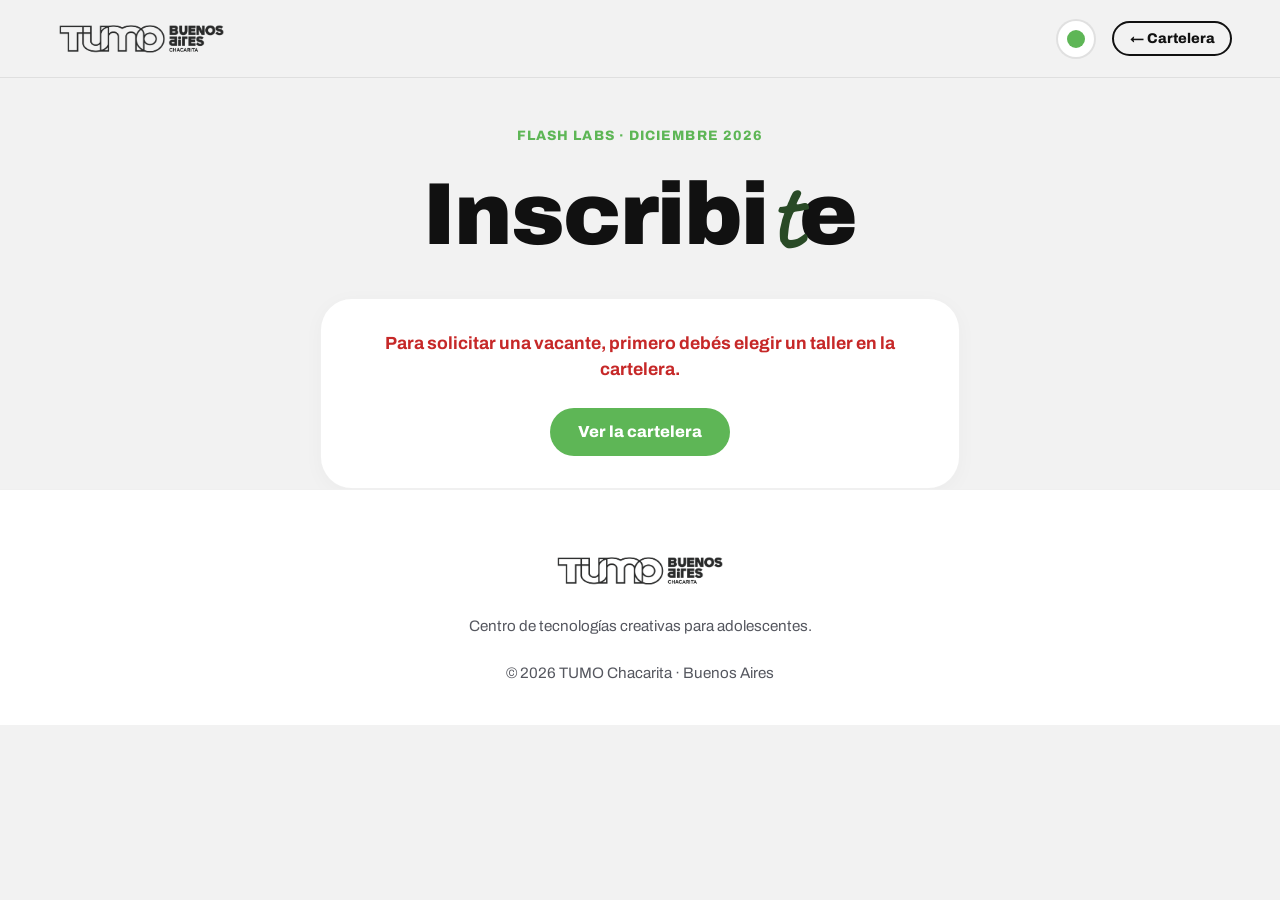
==== inscripcion.html @ 7352a7da "Cambios realizados según feedback cande" ====
<!DOCTYPE html>
<html lang="es">
<head>
    <meta charset="UTF-8">
    <meta name="viewport" content="width=device-width, initial-scale=1.0">
    <title>Inscribite · Flash Labs TUMO Chacarita</title>
    <meta name="description" content="Formulario de inscripción para los Flash Labs de diciembre en TUMO Chacarita.">
    <link rel="preconnect" href="https://fonts.googleapis.com">
    <link rel="preconnect" href="https://fonts.gstatic.com" crossorigin>
    <link href="https://fonts.googleapis.com/css2?family=Archivo:wght@400;500;700;800;900&family=Caveat:wght@700&display=swap" rel="stylesheet">
    <link rel="stylesheet" href="style.css">
    <script src="theme.js"></script>
</head>
<body class="page-form">

    <!-- NAVEGACIÓN -->
    <header class="nav">
        <a href="index.html" class="nav__logo" aria-label="TUMO Chacarita — volver al inicio">
            <img class="logo-img logo-img--dark" src="assets/TUMO_BuenosAires_Chacarita_Logo_Dark.png" alt="TUMO Chacarita">
            <img class="logo-img logo-img--light" src="assets/Chacarita_Logo_Light.png" alt="TUMO Chacarita">
        </a>
        <div class="nav__actions">
            <button type="button" class="theme-toggle" data-theme-toggle aria-pressed="false" aria-label="Cambiar a fondo verde Chacarita">
                <span class="theme-toggle__dot"></span>
            </button>
            <a href="index.html#actividades" class="btn btn--ghost btn--sm">← Cartelera</a>
        </div>
    </header>

    <main>
        <!-- ENCABEZADO DE PÁGINA -->
        <section class="form-hero">
            <p class="kicker">Flash Labs · Diciembre 2026</p>
            <h1>Inscribi<span class="hand hand--dark">t</span>e</h1>
        </section>

        <!-- VISTAS DE ESTADO: CARGANDO Y MENSAJES -->
        <section class="signup__block" data-view="loading" style="max-width: 640px; margin: 0 auto; text-align: center;">
            <p data-loading-text>Cargando información del taller…</p>
        </section>

        <section class="signup__block" data-view="message" hidden style="max-width: 640px; margin: 0 auto; text-align: center;">
            <p class="signup__msg" data-message style="font-size: 1.1rem; margin-bottom: 1.5rem;"></p>
            <div data-message-actions style="display: flex; justify-content: center; gap: 1rem;">
                <a href="index.html#actividades" class="btn btn--green">Ver la cartelera</a>
            </div>
        </section>

        <!-- FORMULARIO NATIVO DE INSCRIPCIÓN -->
        <form class="signup" data-view="form" data-signup novalidate hidden>

            <!-- BLOQUE 1: RESUMEN DEL TALLER ELEGIDO -->
            <section class="signup__block chosen" data-chosen>
                <div class="chosen__head">
                    <p class="chosen__label">Estás solicitando vacante en</p>
                    <a href="index.html#actividades" class="chosen__change">Cambiar taller</a>
                </div>
                <h2 data-chosen-name></h2>
                <div class="chosen__pills">
                    <span class="tag" data-chosen-disciplina></span>
                    <span class="tag" data-chosen-duracion></span>
                    <span class="tag" data-chosen-cupos></span>
                </div>

                <!-- ALERTA SI EL TALLER ESTÁ LLENO (NO DISPONIBLE) -->
                <div class="alert-full" data-chosen-full hidden>
                    ⚠️ Este taller ya alcanzó el cupo máximo de participantes y <strong>no está disponible</strong>. No es posible enviar nuevas solicitudes.
                </div>

                <div class="field" style="margin-top: 1rem;">
                    <span>Horario seleccionado</span>
                    <div class="field" style="font-weight: 700; color: var(--green-dark); background: #f0f8ef; padding: 0.8rem 1.2rem; border-radius: 12px;" data-chosen-horario></div>
                </div>

                <div style="margin-top: 1rem; font-size: 0.95rem;">
                    <span class="info__label">Requisitos</span>
                    <div data-chosen-requisito style="font-weight: 600;"></div>
                </div>
            </section>

            <!-- BLOQUE 2: DATOS DEL ESTUDIANTE -->
            <fieldset class="signup__block">
                <legend><span class="signup__num">1</span> Datos del estudiante</legend>
                <div class="fields">
                    <label class="field" data-field="nombre">
                        <span>Nombre y apellido del estudiante *</span>
                        <input name="nombre" required autocomplete="name" placeholder="Ej.: Martina Gómez">
                        <span class="field__hint" data-hint="nombre"></span>
                    </label>

                    <label class="field" data-field="dni">
                        <span>DNI del estudiante *</span>
                        <input name="dni" required inputmode="numeric" maxlength="12" autocomplete="off" placeholder="Sin puntos ni espacios (Ej.: 45123456)">
                        <span class="field__hint" data-hint="dni">Ingresá el documento de quien va a participar.</span>
                    </label>

                    <label class="field" data-field="correo">
                        <span>Correo electrónico (de TUMO) *</span>
                        <input name="correo" type="email" required autocomplete="email" placeholder="estudiante@tumo.world">
                        <span class="field__hint" data-hint="correo">Ingresá tu correo institucional @tumo.world o el mail registrado en TUMO.</span>
                    </label>
                </div>
            </fieldset>

            <!-- BLOQUE 3: CASILLERO DE RECONFIRMACIÓN DE HORARIO -->
            <fieldset class="signup__block">
                <legend><span class="signup__num">2</span> Reconfirmación</legend>
                <label class="check" data-field="confirmo">
                    <input type="checkbox" name="confirmo" required>
                    <span data-confirm-text>Confirmo que quiero solicitar una vacante en este taller y que puedo asistir en el horario seleccionado.</span>
                </label>
                <span class="field__hint" data-hint="confirmo" style="color: #c62828; display: block; margin-top: 0.5rem;"></span>
            </fieldset>

            <!-- BOTÓN DE ENVÍO -->
            <div class="signup__submit">
                <button type="submit" class="btn btn--green btn--lg" data-submit>Enviar solicitud</button>
                <p class="signup__msg" data-form-msg aria-live="polite"></p>
            </div>
        </form>

        <!-- VISTA DE ÉXITO (CONFIRMACIÓN DE ENVÍO) -->
        <section class="signup-done" data-view="done" hidden>
            <span class="signup-done__icon">✓</span>
            <h2>¡Recibimos tu solicitud!</h2>
            <p>
                Tu solicitud de vacante para <strong data-done-taller></strong> fue enviada exitosamente al equipo de TUMO Chacarita.
            </p>
            <div class="signup__block" style="text-align: left; margin: 1.5rem auto; max-width: 440px; background: #f8faf8;">
                <p style="margin-bottom: 0.5rem;"><strong>Estudiante:</strong> <span data-done-nombre></span></p>
                <p style="margin-bottom: 0.5rem;"><strong>DNI:</strong> <span data-done-dni></span></p>
                <p style="margin-bottom: 0.5rem;"><strong>Correo:</strong> <span data-done-correo></span></p>
                <p style="margin-bottom: 0;"><strong>Horario confirmado:</strong> <span data-done-horario></span></p>
            </div>
            <p style="font-size: 0.95rem; color: var(--muted); margin-bottom: 2rem;">
                Te enviaremos la confirmación definitiva por correo electrónico a tu casilla de TUMO antes del inicio del taller.
            </p>
            <a href="index.html#actividades" class="btn btn--green btn--lg">Volver a la cartelera</a>
        </section>

    </main>

    <!-- POP CARD NATIVO (<dialog>) PARA CONFIRMAR HORARIO O VOLVER A LA CARTELERA -->
    <dialog class="confirm" data-confirm aria-labelledby="confirm-title">
        <p class="kicker">Confirmá tu elección</p>
        <h2 id="confirm-title" style="margin-bottom: 1rem;">¿Querés solicitar vacante en <span data-confirm-name style="color: var(--green-dark);"></span>?</h2>
        
        <div class="alert-full" data-confirm-full hidden>
            ⚠️ <strong>Taller no disponible:</strong> Este taller ya ha alcanzado el límite de participantes máximos.
        </div>

        <div style="margin: 1.2rem 0; text-align: left;">
            <p class="info__label" id="confirm-times-label">Elegí o confirmá tu horario:</p>
            <div class="confirm__times" data-confirm-times role="radiogroup" aria-labelledby="confirm-times-label">
                <!-- Se inyectan las opciones de horario dinámicamente -->
            </div>
        </div>

        <p style="font-size: 0.9rem; color: var(--muted); margin-bottom: 1.5rem;">
            Recordá que cada estudiante puede inscribirse en hasta <strong>dos Flash Labs distintos</strong>.
        </p>

        <div class="confirm__actions">
            <button type="button" class="btn btn--green" data-confirm-yes disabled>Sí, continuar</button>
            <a href="index.html#actividades" class="btn btn--ghost">Volver a la cartelera</a>
        </div>
    </dialog>

    <!-- FOOTER -->
    <footer class="footer">
        <div class="footer__logo">
            <img class="logo-img logo-img--dark" src="assets/TUMO_BuenosAires_Chacarita_Logo_Dark.png" alt="TUMO Chacarita">
            <img class="logo-img logo-img--light" src="assets/Chacarita_Logo_Light.png" alt="TUMO Chacarita">
        </div>
        <p>Centro de tecnologías creativas para adolescentes.</p>
        <p class="footer__small">© 2026 TUMO Chacarita · Buenos Aires</p>
    </footer>

    <!-- SCRIPTS -->
    <script src="config.js"></script>
    <script src="data_de_labs.js"></script>
    <script src="form.js"></script>

</body>
</html>
---- style.css ----
/* ==========================================================
   TUMO Chacarita — Learning Labs Diciembre 2026
   Manual de Identidad y Paleta Oficial TUMO Chacarita
   ========================================================== */

:root {
    /* Paleta Oficial TUMO Chacarita */
    --green-primary:   #5EB656; /* Verde Chacarita */
    --green-secondary: #8EEB85; /* Verde claro */
    --green-dark:      #294A26; /* Verde oscuro */
    --bg-chacarita:    #F2F2F2; /* Fondo general */

    /* Variables de compatibilidad */
    --primary:         var(--green-primary);
    --secondary:       var(--green-secondary);
    --dark:            var(--green-dark);
    --light:           var(--bg-chacarita);
    --white:           #ffffff;
    --ink:             #111111;
    --muted:           #55575f;

    /* Colores oficiales de disciplinas para las tarjetas */
    --col-dibujo:       #9D316D;
    --col-fotografia:   #0BABBA;
    --col-cine:         #E84E1D;
    --col-musica:       #71236B;
    --col-videojuegos:  #96C121;
    --col-modelado3d:   #787625;
    --col-genai:        #BAA3F0;
    --col-programacion: #ACA678;

    /* Tipografía según especificaciones */
    --font: "Maax", "Fredra", "Archivo", system-ui, -apple-system, sans-serif;
    --font-hand: "Caveat", cursive;

    /* Dimensiones y bordes */
    --radius: 999px;
    --radius-card: 32px;
    --gutter: clamp(16px, 4vw, 48px);
    --max: 1240px;
}

* { box-sizing: border-box; margin: 0; padding: 0; }

[hidden] {
    display: none !important;
}

html { scroll-behavior: smooth; }
main [id] { scroll-margin-top: 85px; }

body {
    font-family: var(--font);
    color: var(--ink);
    background: var(--bg-chacarita);
    line-height: 1.5;
    -webkit-font-smoothing: antialiased;
    overflow-x: hidden;
    transition: background-color 0.3s ease, color 0.3s ease;
}

a { color: inherit; text-decoration: none; }
img, svg, video { max-width: 100%; display: block; }

h1, h2, h3, h4 { line-height: 1.1; letter-spacing: -0.02em; }
h1 { font-size: clamp(2.8rem, 8vw, 5.5rem); font-weight: 900; }
h2 { font-size: clamp(2.2rem, 5vw, 3.5rem); font-weight: 900; }
h3 { font-size: 1.25rem; font-weight: 800; }

.sr-only {
    position: absolute; width: 1px; height: 1px;
    overflow: hidden; clip: rect(0 0 0 0); white-space: nowrap;
}

/* Tipografía manuscrita lúdica */
.hand {
    font-family: var(--font-hand);
    font-weight: 700;
    color: var(--green-primary);
    font-size: 1.15em;
    display: inline-block;
    transform: rotate(-6deg) translateY(0.04em);
}
.hand--dark { color: var(--green-dark); 
                
}
.hand--secondary { color: var(--green-secondary); }
.nowrap { white-space: nowrap; }

/* ---------- Botones ---------- */
.btn {
    display: inline-flex;
    align-items: center;
    justify-content: center;
    gap: 0.5em;
    padding: 0.85em 1.6em;
    border: 2px solid transparent;
    border-radius: var(--radius);
    font: 800 1rem var(--font);
    cursor: pointer;
    transition: transform 0.15s ease, background-color 0.15s ease, color 0.15s ease, box-shadow 0.15s ease;
    text-align: center;
}
.btn:hover:not(:disabled) { transform: translateY(-2px); box-shadow: 0 6px 16px rgba(0,0,0,0.08); }
.btn:active:not(:disabled) { transform: translateY(0); }
.btn:focus-visible { outline: 3px solid var(--green-primary); outline-offset: 3px; }
.btn:disabled, .btn.is-disabled {
    opacity: 0.6;
    cursor: not-allowed;
    pointer-events: none;
    transform: none !important;
    box-shadow: none !important;
}

.btn--green    { background: var(--green-primary); color: var(--white); }
.btn--green:hover { background: #52a44b; }
.btn--dark     { background: var(--green-dark); color: var(--white); }
.btn--dark:hover { background: #1f391c; }
.btn--light    { background: var(--green-secondary); color: var(--green-dark); }
.btn--light:hover { background: #7ddc74; }
.btn--ghost    { border-color: var(--ink); color: var(--ink); background: transparent; }
.btn--ghost:hover { background: var(--ink); color: var(--white); }
.btn--sm       { padding: 0.55em 1.1em; font-size: 0.88rem; }
.btn--lg       { padding: 1.05em 2.2em; font-size: 1.15rem; }

/* ---------- Header / Nav ---------- */
.nav {
    position: sticky;
    top: 0;
    z-index: 100;
    display: flex;
    align-items: center;
    justify-content: space-between;
    gap: 1.2rem;
    padding: 0.85rem var(--gutter);
    background: rgba(242, 242, 242, 0.94);
    backdrop-filter: blur(12px);
    -webkit-backdrop-filter: blur(12px);
    border-bottom: 1px solid rgba(0, 0, 0, 0.08);
}
.nav__logo {
    display: inline-flex;
    align-items: center;
    gap: 1rem;
    text-decoration: none;
}
.logo-img {
    height: 50px;
    width: auto;
    object-fit: contain;
}
.logo-img--light { display: none; }
.logo-img--dark { display: block; }

.nav__links {
    display: flex;
    gap: 1.8rem;
    align-items: center;
}
.nav__links a {
    font-weight: 700;
    font-size: 0.95rem;
    color: var(--ink);
    transition: color 0.15s ease;
}
.nav__links a:hover { color: var(--green-primary); }

.nav__actions {
    display: flex;
    align-items: center;
    gap: 1rem;
}

.theme-toggle {
    width: 40px;
    height: 40px;
    border-radius: 50%;
    border: 2px solid rgba(0, 0, 0, 0.12);
    background: var(--white);
    display: grid;
    place-items: center;
    cursor: pointer;
    transition: transform 0.2s ease, border-color 0.2s ease;
}
.theme-toggle:hover { transform: scale(1.08); border-color: var(--green-primary); }
.theme-toggle__dot {
    width: 18px;
    height: 18px;
    border-radius: 50%;
    background: var(--green-primary);
    transition: transform 0.3s cubic-bezier(.65, 0, .25, 1), background-color 0.3s ease;
}
[data-theme="green"] .theme-toggle__dot {
    background: var(--green-secondary);
    transform: scale(0.85);
}

/* ---------- Hero Section ---------- */
.hero {
    max-width: var(--max);
    margin: 0 auto;
    padding: clamp(2.5rem, 6vw, 4.5rem) var(--gutter) clamp(2.5rem, 6vw, 5rem);
    display: grid;
    grid-template-columns: 1.15fr 0.95fr;
    align-items: center;
    gap: 3rem;
}
.hero__text {
    display: flex;
    flex-direction: column;
    align-items: flex-start;
}
.tag {
    display: inline-block;
    padding: 0.45em 1.1em;
    border-radius: var(--radius);
    background: #e4f5e2;
    color: var(--green-dark);
    font-weight: 800;
    font-size: 0.85rem;
    margin-bottom: 1.2rem;
    border: 1px solid rgba(94, 182, 86, 0.25);
}
.hero__title {
    margin: 0.4rem 0 1.2rem;
    width: 100%;
}
.hero__logo {
    max-width: min(100%, 480px);
    height: auto;
    margin-bottom: 0.6rem;
}
.hero__name {
    display: block;
    font-size: clamp(2rem, 4.5vw, 3.2rem);
    font-weight: 900;
    color: var(--green-dark);
    letter-spacing: -0.03em;
}
.hero__lead {
    font-size: clamp(1.1rem, 2vw, 1.3rem);
    color: var(--muted);
    line-height: 1.5;
    margin-bottom: 1.8rem;
    max-width: 48ch;
}
.hero__actions {
    display: flex;
    flex-wrap: wrap;
    gap: 1rem;
}

.hero__art {
    display: grid;
    place-items: center;
}
.hero__card-preview {
    background: var(--white);
    padding: 2rem;
    border-radius: 32px;
    box-shadow: 0 16px 40px rgba(41, 74, 38, 0.08);
    border: 2px solid rgba(94, 182, 86, 0.2);
    width: 100%;
    max-width: 460px;
    text-align: center;
}
.hero__preview-art {
    width: 100%;
    height: 220px;
    border-radius: 20px;
    background: #eef8ed;
    display: grid;
    place-items: center;
    margin-bottom: 1.2rem;
    overflow: hidden;
    position: relative;
}
.hero__preview-title {
    font-size: 1.35rem;
    font-weight: 800;
    color: var(--green-dark);
    margin-bottom: 0.5rem;
}
.hero__preview-pills {
    display: flex;
    justify-content: center;
    gap: 0.6rem;
}

/* ---------- Sección "¿Qué es un Learning Lab?" ---------- */
.section {
    padding: clamp(3rem, 7vw, 5.5rem) var(--gutter);
    max-width: var(--max);
    margin: 0 auto;
}
.section--light {
    background: var(--white);
    border-radius: 36px;
    box-shadow: 0 8px 30px rgba(0, 0, 0, 0.03);
    margin: 2rem auto;
}
.kicker {
    text-transform: uppercase;
    font-size: 0.85rem;
    font-weight: 800;
    letter-spacing: 0.08em;
    color: var(--green-primary);
    margin-bottom: 0.5rem;
}
.split {
    display: grid;
    grid-template-columns: 1fr 1fr;
    gap: 3.5rem;
    align-items: center;
}
.split__body p {
    font-size: 1.15rem;
    color: var(--muted);
    line-height: 1.6;
    margin-bottom: 1.5rem;
}
.checklist {
    list-style: none;
    display: grid;
    gap: 0.75rem;
}
.checklist li {
    display: flex;
    align-items: center;
    gap: 0.75rem;
    font-size: 1.05rem;
    font-weight: 700;
    color: var(--ink);
}
.checklist li::before {
    content: "✓";
    display: inline-grid;
    place-items: center;
    width: 26px;
    height: 26px;
    border-radius: 50%;
    background: var(--green-primary);
    color: var(--white);
    font-size: 0.9rem;
    font-weight: 900;
    flex-shrink: 0;
}

/* ---------- Filtros de la Cartelera ---------- */
.cartelera-header {
    text-align: center;
    max-width: 780px;
    margin: 0 auto 2.5rem;
}
.cartelera-header h2 { margin: 0.4rem 0 0.8rem; }
.cartelera-header .section__lead {
    font-size: 1.15rem;
    color: var(--muted);
}

.filters-wrapper {
    margin-bottom: 2.5rem;
    overflow-x: auto;
    padding-bottom: 0.5rem;
    -webkit-overflow-scrolling: touch;
}
.filters {
    display: flex;
    flex-wrap: wrap;
    gap: 0.6rem;
    justify-content: center;
}
.filter-btn {
    display: inline-flex;
    align-items: center;
    gap: 0.5rem;
    padding: 0.6em 1.2em;
    border-radius: var(--radius);
    border: 2px solid transparent;
    background: var(--white);
    color: var(--ink);
    font: 700 0.9rem var(--font);
    cursor: pointer;
    box-shadow: 0 2px 8px rgba(0,0,0,0.04);
    transition: all 0.15s ease;
    white-space: nowrap;
}
.filter-btn:hover {
    transform: translateY(-2px);
    border-color: var(--green-primary);
}
.filter-btn.is-active {
    background: var(--green-primary);
    color: var(--white);
    border-color: var(--green-primary);
    box-shadow: 0 4px 14px rgba(94, 182, 86, 0.35);
}
.filter-btn__icon {
    width: 18px;
    height: 18px;
    object-fit: contain;
}

/* Leyenda de estados */
.legend {
    display: flex;
    justify-content: center;
    gap: 1.5rem;
    list-style: none;
    margin-bottom: 2.5rem;
    flex-wrap: wrap;
}
.legend li { display: flex; align-items: center; gap: 0.5rem; font-weight: 700; font-size: 0.9rem; }

.state {
    display: inline-flex;
    align-items: center;
    gap: 0.4em;
    padding: 0.35em 0.85em;
    border-radius: var(--radius);
    font: 800 0.82rem var(--font);
    text-transform: uppercase;
    letter-spacing: 0.04em;
    white-space: nowrap;
}
.state::before {
    content: "";
    width: 8px;
    height: 8px;
    border-radius: 50%;
    display: inline-block;
}
.state--disponible {
    background: #e6f7e4;
    color: var(--green-dark);
    border: 1px solid rgba(94, 182, 86, 0.35);
}
.state--disponible::before { background: var(--green-primary); }

.state--no-disponible {
    background: #eeeeee;
    color: #666666;
    border: 1px solid #cccccc;
}
.state--no-disponible::before { background: #888888; }


/* ==========================================================
   CARDS DE LA CARTELERA (Fondo de disciplina + Borde contrastante)
   Similar a la imagen de referencia TUMO
   ========================================================== */

.cards {
    display: grid;
    grid-template-columns: repeat(auto-fill, minmax(310px, 1fr));
    gap: 2rem;
    margin-bottom: 3rem;
}

/* Definición de colores de fondo y bordes por disciplina */
.card--fotografia       { --card-bg: #0BABBA; --card-border: #06727c; --card-text: #ffffff; }
.card--musica           { --card-bg: #71236B; --card-border: #481144; --card-text: #ffffff; }
.card--cine             { --card-bg: #E84E1D; --card-border: #a8310d; --card-text: #ffffff; }
.card--genai            { --card-bg: #8B6CD9; --card-border: #5a38af; --card-text: #ffffff; }
.card--modelado-3d      { --card-bg: #787625; --card-border: #4a4911; --card-text: #ffffff; }
.card--videojuegos      { --card-bg: #96C121; --card-border: #698910; --card-text: #192703; }
.card--programacion     { --card-bg: #8A8456; --card-border: #56512f; --card-text: #ffffff; }
.card--dibujo           { --card-bg: #9D316D; --card-border: #6c1c49; --card-text: #ffffff; }
.card--genai-programacion { --card-bg: #7F5ECC; --card-border: #52349e; --card-text: #ffffff; }
.card--3d-videojuegos   { --card-bg: #778D1B; --card-border: #4c5d0a; --card-text: #ffffff; }
.card--musica-cine      { --card-bg: #A32D4E; --card-border: #6e1930; --card-text: #ffffff; }

.card {
    background-color: var(--card-bg, #5EB656);
    border: 5px solid var(--card-border, #294A26);
    border-radius: var(--radius-card);
    padding: 1.3rem;
    display: flex;
    flex-direction: column;
    color: var(--card-text, #ffffff);
    box-shadow: 0 10px 28px rgba(0, 0, 0, 0.12);
    position: relative;
    overflow: hidden;
    transition: transform 0.22s ease, box-shadow 0.22s ease;
}
.card:hover {
    transform: translateY(-6px);
    box-shadow: 0 18px 40px rgba(0, 0, 0, 0.22);
}
.card.is-closed {
    opacity: 0.8;
    filter: grayscale(0.2);
}

/* Área de ilustración visual */
.card__media {
    position: relative;
    width: 100%;
    height: 180px;
    border-radius: 20px;
    background: rgba(0, 0, 0, 0.16);
    display: grid;
    place-items: center;
    overflow: hidden;
    margin-bottom: 1.1rem;
}

/* Indicador Disponible en esquina superior derecha de media (Sin colisión) */
.card__status-wrap {
    position: absolute;
    top: 12px;
    right: 12px;
    z-index: 5;
}
.card__status-pill {
    display: inline-flex;
    align-items: center;
    gap: 0.45em;
    padding: 0.4em 0.95em;
    border-radius: var(--radius);
    font: 800 0.82rem var(--font);
    background: #ffffff;
    color: #177610;
    box-shadow: 0 3px 10px rgba(0, 0, 0, 0.18);
    white-space: nowrap;
}
.card__status-pill::before {
    content: "";
    width: 8px;
    height: 8px;
    border-radius: 50%;
    background: #27c93f;
    display: inline-block;
}
.card.is-closed .card__status-pill {
    background: #e5e5e5;
    color: #555555;
}
.card.is-closed .card__status-pill::before {
    background: #888888;
}

/* Badge de disciplina ubicado debajo del área de imagen */
.card__discipline-badge {
    display: inline-flex;
    align-items: center;
    gap: 0.45rem;
    font-size: 0.82rem;
    font-weight: 800;
    text-transform: uppercase;
    letter-spacing: 0.05em;
    background: rgba(255, 255, 255, 0.22);
    color: #ffffff;
    padding: 0.3em 0.8em;
    border-radius: var(--radius);
    width: fit-content;
    margin-bottom: 0.65rem;
    backdrop-filter: blur(4px);
}
.card--videojuegos .card__discipline-badge {
    background: rgba(0, 0, 0, 0.15);
    color: #192703;
}
.card__discipline-badge img {
    width: 16px;
    height: 16px;
    object-fit: contain;
}

/* Título de la tarjeta */
.card__title {
    font-size: 1.35rem;
    font-weight: 900;
    color: inherit;
    line-height: 1.25;
    margin-bottom: 0.8rem;
    min-height: 2.5em;
    display: -webkit-box;
    -webkit-line-clamp: 2;
    -webkit-box-orient: vertical;
    overflow: hidden;
}
.card__open {
    color: inherit;
    text-align: left;
    background: none;
    border: none;
    font: inherit;
    cursor: pointer;
    padding: 0;
}

/* Horarios en píldoras blancas sólidas */
.card__times {
    display: flex;
    flex-wrap: wrap;
    gap: 0.4rem;
    margin-bottom: 0.8rem;
}
.card__time-pill {
    display: inline-flex;
    align-items: center;
    gap: 0.4em;
    background: #ffffff;
    color: #111111;
    font: 800 0.8rem var(--font);
    padding: 0.4em 0.85em;
    border-radius: var(--radius);
    box-shadow: 0 2px 6px rgba(0, 0, 0, 0.08);
}
.icon-clock {
    width: 14px;
    height: 14px;
}

/* Días de cursada en fichas de calendario (JUE 10, VIE 11...) */
.card__days {
    display: flex;
    gap: 0.4rem;
    margin-bottom: 1.2rem;
}
.card__day {
    flex: 1;
    background: rgba(255, 255, 255, 0.22);
    border-radius: 12px;
    padding: 0.35rem 0.2rem;
    text-align: center;
    display: flex;
    flex-direction: column;
    align-items: center;
    backdrop-filter: blur(4px);
}
.card--videojuegos .card__day {
    background: rgba(0, 0, 0, 0.14);
    color: #192703;
}
.card__day small {
    font-size: 0.65rem;
    font-weight: 800;
    text-transform: uppercase;
    opacity: 0.9;
}
.card__day b {
    font-size: 1.05rem;
    font-weight: 900;
}

/* Botón inferior blanco sólido estilo píldora TUMO */
.card__btn {
    margin-top: auto;
    width: 100%;
    background: #ffffff !important;
    color: #111111 !important;
    border-radius: var(--radius);
    font: 900 1rem var(--font);
    padding: 0.95em 1.2em;
    box-shadow: 0 4px 14px rgba(0, 0, 0, 0.15);
    text-align: center;
    transition: transform 0.15s ease, background-color 0.15s ease;
}
.card__btn:hover {
    transform: translateY(-2px);
    background: #f7f7f7 !important;
}
.card.is-closed .card__btn {
    background: rgba(255, 255, 255, 0.5) !important;
    color: #555555 !important;
    cursor: not-allowed;
}


/* ==========================================================
   33 ANIMACIONES FLAT-DESIGN ÚNICAS (CSS KEYFRAMES)
   ========================================================== */

.anim-lab {
    width: 100%;
    height: 100%;
    display: grid;
    place-items: center;
    position: relative;
}

/* 1. Celular Cámara Pro */
.phone-cam {
    width: 85px;
    height: 125px;
    background: #ffffff;
    border-radius: 16px;
    border: 4px solid #111;
    position: relative;
    box-shadow: 0 8px 20px rgba(0,0,0,0.15);
}
.phone-lens {
    position: absolute;
    top: 10px;
    left: 10px;
    display: flex;
    flex-direction: column;
    gap: 4px;
}
.phone-lens i {
    width: 14px;
    height: 14px;
    border-radius: 50%;
    background: #0BABBA;
    border: 2px solid #111;
}
.cam-flash-beam {
    position: absolute;
    top: 12px;
    right: 12px;
    width: 12px;
    height: 12px;
    background: #fffb00;
    border-radius: 50%;
    animation: flashBlink 2.2s infinite;
}
@keyframes flashBlink {
    0%, 90%, 100% { opacity: 0.2; transform: scale(1); }
    92% { opacity: 1; transform: scale(2.2); }
}

/* 2. Macrofotografía */
.macro-stage { position: relative; width: 140px; height: 100px; }
.macro-leaf {
    width: 90px;
    height: 45px;
    background: #75c868;
    border-radius: 45px 0;
    position: absolute;
    bottom: 15px;
    left: 20px;
    box-shadow: 0 4px 10px rgba(0,0,0,0.1);
}
.macro-glass {
    position: absolute;
    top: 10px;
    left: 45px;
    animation: macroScan 3s infinite ease-in-out alternate;
}
.glass-lens {
    width: 48px;
    height: 48px;
    border-radius: 50%;
    border: 5px solid #ffffff;
    background: rgba(255, 255, 255, 0.4);
    box-shadow: 0 6px 14px rgba(0,0,0,0.2);
}
.glass-handle {
    width: 8px;
    height: 25px;
    background: #ffffff;
    transform: rotate(-45deg);
    margin-left: 40px;
    margin-top: -6px;
    border-radius: 4px;
}
@keyframes macroScan {
    0% { transform: translate(-15px, -5px) scale(0.95); }
    100% { transform: translate(15px, 10px) scale(1.1); }
}

/* 3. Lightpainting */
.anim-lab--3 .light-wave { position: relative; width: 130px; height: 90px; }
.light-ribbon {
    width: 100px;
    height: 60px;
    border-radius: 50%;
    border: 6px solid #ffeb3b;
    border-color: #ffeb3b transparent #ff007f transparent;
    animation: spinRibbon 2.5s infinite linear;
    filter: drop-shadow(0 0 10px #ffeb3b);
}
.anim-lab--3 .spark { position: absolute; color: #ffffff; font-size: 1.4rem; animation: sparkFloat 2s infinite ease-in-out; }
.spark-1 { top: 10px; right: 10px; }
.spark-2 { bottom: 10px; left: 10px; animation-delay: 1s; }
@keyframes spinRibbon { 0% { transform: rotate(0deg) scale(0.9); } 100% { transform: rotate(360deg) scale(1.05); } }
@keyframes sparkFloat { 0%, 100% { opacity: 0.3; transform: scale(0.8); } 50% { opacity: 1; transform: scale(1.3); } }

/* 4. Síntesis y diseño sonoro */
.synth-box {
    width: 140px;
    height: 85px;
    background: #222222;
    border-radius: 14px;
    padding: 10px;
    border: 3px solid rgba(255,255,255,0.4);
    display: flex;
    flex-direction: column;
    justify-content: space-between;
}
.synth-scope {
    width: 100%;
    height: 40px;
    background: #0d1e11;
    border-radius: 8px;
    overflow: hidden;
}
.synth-wave {
    fill: none;
    stroke: #00ff66;
    stroke-width: 3;
    animation: wavePulse 1.5s infinite ease-in-out alternate;
}
.synth-knobs { display: flex; justify-content: space-around; }
.synth-knobs i { width: 12px; height: 12px; border-radius: 50%; background: #ffffff; display: inline-block; animation: knobTurn 2s infinite alternate; }
@keyframes wavePulse { 0% { stroke-dashoffset: 0; transform: scaleY(0.6); } 100% { stroke-dashoffset: 40; transform: scaleY(1.3); } }
@keyframes knobTurn { 0% { transform: rotate(-40deg); } 100% { transform: rotate(120deg); } }

/* 5. Samples (MPC Pads) */
.mpc-pads {
    display: grid;
    grid-template-columns: repeat(4, 24px);
    gap: 6px;
    background: #1e1e1e;
    padding: 10px;
    border-radius: 12px;
}
.mpc-pads i {
    width: 24px;
    height: 24px;
    background: #444;
    border-radius: 4px;
    display: inline-block;
}
.mpc-pads i:nth-child(2)  { animation: padBlink 1.2s infinite 0.2s; }
.mpc-pads i:nth-child(5)  { animation: padBlink 1.2s infinite 0.4s; }
.mpc-pads i:nth-child(8)  { animation: padBlink 1.2s infinite 0.6s; }
.mpc-pads i:nth-child(11) { animation: padBlink 1.2s infinite 0.8s; }
@keyframes padBlink { 0%, 100% { background: #444; } 50% { background: #ff4081; box-shadow: 0 0 10px #ff4081; } }

/* 6. Del Meme al Hit (Vinilo) */
.vinyl-record {
    width: 90px;
    height: 90px;
    border-radius: 50%;
    background: repeating-radial-gradient(#111, #111 6px, #2a2a2a 7px, #2a2a2a 9px);
    display: grid;
    place-items: center;
    box-shadow: 0 6px 16px rgba(0,0,0,0.3);
    animation: spinVinyl 3s infinite linear;
}
.vinyl-sticker { font-size: 1.6rem; }
@keyframes spinVinyl { 0% { transform: rotate(0deg); } 100% { transform: rotate(360deg); } }

/* 7. Edición de trailers */
.film-timeline { position: relative; width: 140px; height: 70px; display: grid; place-items: center; }
.film-strip {
    display: flex;
    gap: 4px;
    background: #111;
    padding: 6px;
    border-radius: 6px;
}
.film-strip i { width: 22px; height: 32px; background: #e84e1d; border-radius: 3px; display: inline-block; }
.scissor-tool { position: absolute; font-size: 1.8rem; top: -12px; right: 20px; animation: scissorSnip 1.8s infinite ease-in-out; }
@keyframes scissorSnip { 0%, 100% { transform: rotate(0deg); } 50% { transform: rotate(-30deg) translate(-10px, 10px); } }

/* 8. Desarrollo de proyectos */
.cine-clapper { position: relative; font-size: 3.5rem; animation: clapperWiggle 2.5s infinite ease-in-out; }
@keyframes clapperWiggle { 0%, 100% { transform: scale(1); } 50% { transform: scale(1.1) rotate(5deg); } }

/* 9. Creación de mundos GenAI */
.floating-realm { position: relative; width: 120px; height: 90px; display: grid; place-items: center; }
.world-orb {
    width: 60px;
    height: 60px;
    border-radius: 50%;
    background: linear-gradient(135deg, #00f2fe, #4facfe);
    box-shadow: 0 0 25px rgba(0, 242, 254, 0.7);
    animation: orbFloat 3s infinite ease-in-out alternate;
}
.portal-ring {
    position: absolute;
    width: 85px;
    height: 25px;
    border-radius: 50%;
    border: 3px solid rgba(255,255,255,0.7);
    transform: rotate(-20deg);
}
@keyframes orbFloat { 0% { transform: translateY(-5px); } 100% { transform: translateY(10px); } }

/* 10. Laboratorio de inventos */
.invent-bulb { position: relative; font-size: 3.5rem; text-align: center; }
.gear-cog { position: absolute; font-size: 1.5rem; animation: spinGear 3s infinite linear; }
.gear-1 { top: -5px; right: -15px; }
.gear-2 { bottom: 5px; left: -15px; animation-direction: reverse; }
@keyframes spinGear { 0% { transform: rotate(0deg); } 100% { transform: rotate(360deg); } }

/* 11. Hackeá al chatbot */
.bot-hack { font-size: 3rem; position: relative; display: grid; place-items: center; }
.hack-lock { position: absolute; font-size: 1.5rem; top: -5px; right: -10px; animation: bounceLock 1.8s infinite; }
@keyframes bounceLock { 0%, 100% { transform: translateY(0); } 50% { transform: translateY(-8px); } }

/* 12. Duelo musical */
.music-duel { display: flex; align-items: center; gap: 12px; font-size: 2.2rem; }
.duel-vs { font: 900 1.1rem var(--font); background: #ffffff; color: #111; padding: 0.2em 0.5em; border-radius: 8px; }

/* 13. Hackathon Prompt Oculto */
.prompt-terminal {
    background: #1a1a2e;
    color: #00ffcc;
    padding: 10px 14px;
    border-radius: 12px;
    font-family: monospace;
    font-size: 0.85rem;
    box-shadow: 0 6px 18px rgba(0,0,0,0.25);
    display: flex;
    align-items: center;
    gap: 8px;
}
.caret { display: inline-block; width: 6px; height: 14px; background: #00ffcc; animation: blinkCaret 1s infinite; }
@keyframes blinkCaret { 0%, 100% { opacity: 0; } 50% { opacity: 1; } }

/* 14. IA Narradora RPG (D20) */
.rpg-dice { position: relative; display: grid; place-items: center; font-size: 2.2rem; }
.d20 {
    width: 55px;
    height: 55px;
    background: #ffffff;
    color: #71236B;
    border-radius: 12px;
    font-weight: 900;
    font-size: 1.4rem;
    display: grid;
    place-items: center;
    box-shadow: 0 8px 20px rgba(0,0,0,0.2);
    animation: rotateD20 3s infinite ease-in-out;
}
@keyframes rotateD20 { 0% { transform: rotate(0deg); } 50% { transform: rotate(180deg) scale(1.1); } 100% { transform: rotate(360deg); } }

/* 15. Texturizado 3D */
.poly-cube {
    width: 60px;
    height: 60px;
    border: 3px solid #ffffff;
    background: rgba(255,255,255,0.25);
    border-radius: 10px;
    transform: rotateX(25deg) rotateY(35deg);
    animation: cubeSpin 4s infinite linear;
}
@keyframes cubeSpin { 0% { transform: rotateX(25deg) rotateY(0deg); } 100% { transform: rotateX(25deg) rotateY(360deg); } }

/* 16. Pelea de Verano */
.water-fight { display: flex; align-items: center; gap: 8px; font-size: 2.6rem; animation: waterSplash 2s infinite ease-in-out; }
@keyframes waterSplash { 0%, 100% { transform: scale(1); } 50% { transform: scale(1.15) rotate(-5deg); } }

/* 17. Juego de Mesa */
.board-game { font-size: 3rem; display: flex; gap: 10px; align-items: center; animation: hopPawn 2s infinite ease-in-out; }
@keyframes hopPawn { 0%, 100% { transform: translateY(0); } 50% { transform: translateY(-12px); } }

/* 18. Armá tu CV web */
.cv-card {
    width: 120px;
    height: 75px;
    background: #ffffff;
    border-radius: 12px;
    padding: 10px;
    color: #111;
    box-shadow: 0 6px 16px rgba(0,0,0,0.15);
    position: relative;
}
.cv-photo { width: 22px; height: 22px; border-radius: 50%; background: #5EB656; margin-bottom: 6px; }
.cv-line { height: 5px; background: #e0e0e0; border-radius: 3px; margin-bottom: 4px; }
.line-1 { width: 75%; background: #5EB656; }
.line-2 { width: 50%; }

/* 19. Adivinanza de palabras (Wordle) */
.wordle-row { display: flex; gap: 6px; }
.letter-box {
    width: 32px;
    height: 38px;
    background: #ffffff;
    color: #111;
    font: 900 1.2rem var(--font);
    display: grid;
    place-items: center;
    border-radius: 6px;
    animation: flipWordle 2.5s infinite ease-in-out;
}
.l-2 { animation-delay: 0.2s; }
.l-3 { animation-delay: 0.4s; }
.l-4 { animation-delay: 0.6s; }
@keyframes flipWordle { 0%, 100% { transform: rotateX(0deg); } 50% { transform: rotateX(180deg); background: #5EB656; color: #fff; } }

/* 20. Tattoo */
.tattoo-scene { position: relative; font-size: 3rem; }
.tattoo-needle { position: absolute; font-size: 1.8rem; top: -10px; right: -15px; animation: needleVibe 1s infinite alternate; }
@keyframes needleVibe { 0% { transform: translate(0, 0); } 100% { transform: translate(-6px, 6px); } }

/* 21. Zine Pocket */
.pocket-zine { font-size: 3.2rem; display: flex; gap: 8px; animation: zineOpen 2s infinite ease-in-out alternate; }
@keyframes zineOpen { 0% { transform: rotate(-5deg); } 100% { transform: rotate(5deg) scale(1.1); } }

/* 22. Stickers */
.stickers-sheet {
    width: 120px;
    height: 80px;
    background: rgba(255,255,255,0.3);
    border-radius: 12px;
    display: flex;
    justify-content: space-around;
    align-items: center;
    font-size: 1.8rem;
}
.sticker { animation: stickerPeel 2s infinite alternate ease-in-out; }
.s2 { animation-delay: 0.5s; }
.s3 { animation-delay: 1s; }
@keyframes stickerPeel { 0% { transform: rotate(0); } 100% { transform: rotate(-15deg) scale(1.2); } }

/* 23. Cover Art */
.cover-case { position: relative; font-size: 3.2rem; }
.disc-slide { position: absolute; top: -5px; right: -25px; animation: slideDisc 2.5s infinite ease-in-out alternate; }
@keyframes slideDisc { 0% { transform: translateX(0); } 100% { transform: translateX(18px); } }

/* 24. Snack Box */
.snack-box { position: relative; font-size: 3.2rem; animation: bounceSnack 2s infinite ease-in-out; }
.snack-chopstick { position: absolute; font-size: 1.8rem; top: -10px; right: -15px; }
@keyframes bounceSnack { 0%, 100% { transform: translateY(0); } 50% { transform: translateY(-8px); } }

/* 25. Camiseta deportiva */
.soccer-jersey {
    width: 85px;
    height: 75px;
    background: #ffffff;
    border-radius: 12px 12px 4px 4px;
    position: relative;
    display: flex;
    flex-direction: column;
    align-items: center;
    justify-content: center;
    color: #111;
    box-shadow: 0 8px 18px rgba(0,0,0,0.2);
    animation: jerseyWave 3s infinite ease-in-out alternate;
}
.jersey-number { font: 900 1.8rem var(--font); line-height: 1; }
.jersey-stars { font-size: 0.65rem; color: #f6ab1e; letter-spacing: 1px; }
@keyframes jerseyWave { 0% { transform: rotate(-4deg); } 100% { transform: rotate(4deg); } }

/* 26. Lettering */
.lettering-draw { width: 130px; height: 60px; position: relative; }
.letter-stroke { fill: none; stroke: #ffffff; stroke-width: 6; stroke-linecap: round; stroke-dasharray: 200; stroke-dashoffset: 0; animation: drawDash 3s infinite ease-in-out; }
.pen-marker { position: absolute; font-size: 1.8rem; top: 0; right: 0; animation: penMove 3s infinite ease-in-out; }
@keyframes drawDash { 0% { stroke-dashoffset: 200; } 100% { stroke-dashoffset: 0; } }
@keyframes penMove { 0% { transform: translate(-80px, 20px); } 100% { transform: translate(0, 0); } }

/* 27. Portada de Libro */
.book-cover-3d { font-size: 3.2rem; animation: bookGlow 2.5s infinite alternate; }
@keyframes bookGlow { 0% { transform: scale(0.95); } 100% { transform: scale(1.1) rotate(5deg); } }

/* 28. Historieta Comic */
.comic-strip {
    display: flex;
    gap: 8px;
    background: #ffffff;
    padding: 8px;
    border-radius: 12px;
}
.comic-strip .panel {
    width: 45px;
    height: 50px;
    background: #eee;
    border: 2px solid #111;
    border-radius: 6px;
    display: grid;
    place-items: center;
}
.pow-tag { font: 900 0.8rem var(--font); color: #e75227; animation: powScale 1.2s infinite; }
@keyframes powScale { 0%, 100% { transform: scale(0.9); } 50% { transform: scale(1.3) rotate(-10deg); } }

/* 29. GIF Animado */
.gif-rotator { font-size: 3rem; position: relative; display: flex; align-items: center; gap: 8px; }
.spin-arrows { animation: spinCircle 2s infinite linear; }
@keyframes spinCircle { 0% { transform: rotate(0deg); } 100% { transform: rotate(360deg); } }

/* 30. Maniquí Figura Humana */
.mannequin-art {
    width: 40px;
    height: 70px;
    border: 4px solid #ffffff;
    border-radius: 14px;
    position: relative;
    animation: poseFlex 2.5s infinite ease-in-out alternate;
}
@keyframes poseFlex { 0% { transform: skewX(-8deg); } 100% { transform: skewX(8deg); } }

/* 31. Teachable Machine Pong */
.teachable-box { display: flex; align-items: center; gap: 12px; font-size: 2.5rem; animation: pongPlay 2s infinite alternate; }
@keyframes pongPlay { 0% { transform: translateY(-8px); } 100% { transform: translateY(8px); } }

/* 32. Museo Interactivo */
.museum-gallery { position: relative; font-size: 3.2rem; animation: museumSpot 3s infinite alternate; }
@keyframes museumSpot { 0% { filter: drop-shadow(0 0 5px rgba(255,255,255,0.3)); } 100% { filter: drop-shadow(0 0 20px rgba(255,255,255,0.9)); } }

/* 33. Foley Cortometraje */
.foley-studio { display: flex; align-items: center; gap: 10px; font-size: 2.8rem; animation: foleyPulse 2s infinite ease-in-out; }
@keyframes foleyPulse { 0%, 100% { transform: scale(0.95); } 50% { transform: scale(1.1); } }


/* ---------- Banner CTA ---------- */
.cta {
    position: relative;
    background: var(--green-primary);
    color: var(--white);
    padding: clamp(3rem, 7vw, 5rem) var(--gutter);
    border-radius: 36px;
    text-align: center;
    max-width: var(--max);
    margin: 4rem auto;
    overflow: hidden;
}
.cta h2 { color: var(--white); margin-bottom: 1rem; }
.cta p {
    font-size: 1.2rem;
    max-width: 50ch;
    margin: 0 auto 2rem;
    opacity: 0.95;
}

/* ---------- FAQ ---------- */
.faq {
    margin-top: 2.5rem;
    display: grid;
    gap: 0.8rem;
    max-width: 860px;
}
.faq details {
    background: var(--white);
    border-radius: 18px;
    border: 1px solid rgba(0,0,0,0.06);
    padding: 1.2rem 1.6rem;
    transition: all 0.2s ease;
}
.faq details[open] {
    box-shadow: 0 6px 20px rgba(0,0,0,0.04);
    border-color: var(--green-primary);
}
.faq summary {
    font-size: 1.15rem;
    font-weight: 800;
    cursor: pointer;
    list-style: none;
    display: flex;
    justify-content: space-between;
    align-items: center;
    color: var(--ink);
}
.faq summary::-webkit-details-marker { display: none; }
.faq summary::after {
    content: "+";
    font-size: 1.5rem;
    font-weight: 800;
    color: var(--green-primary);
    transition: transform 0.2s ease;
}
.faq details[open] summary::after {
    transform: rotate(45deg);
}
.faq p {
    margin-top: 1rem;
    font-size: 1.05rem;
    color: var(--muted);
    line-height: 1.6;
}

.status {
    margin-top: 1.2rem;
    padding-top: 1.2rem;
    border-top: 1px solid rgba(0,0,0,0.08);
}
.status__form {
    display: flex;
    gap: 0.8rem;
    margin: 1rem 0;
    flex-wrap: wrap;
}
.status__form input {
    flex: 1;
    min-width: 220px;
    padding: 0.8em 1.2em;
    border-radius: var(--radius);
    border: 2px solid #ddd;
    font: inherit;
    font-weight: 600;
}
.status__form input:focus {
    border-color: var(--green-primary);
    outline: none;
}
.status__result {
    font-weight: 700;
    font-size: 1rem;
    white-space: pre-line;
    padding: 0.8rem;
    border-radius: 12px;
}
.status__result.is-ok { background: #eaf7e9; color: var(--green-dark); }
.status__result.is-warn { background: #fff8e1; color: #8d6e00; }

/* ---------- Dialog / Modales ---------- */
dialog {
    border: none;
    border-radius: 28px;
    padding: 2.2rem;
    max-width: 620px;
    width: 90%;
    margin: auto;
    box-shadow: 0 24px 60px rgba(0, 0, 0, 0.2);
    background: var(--white);
}
dialog::backdrop {
    background: rgba(0, 0, 0, 0.55);
    backdrop-filter: blur(6px);
}

.lab-panel {
    max-width: 680px;
    position: relative;
}
.lab-panel__close {
    position: absolute;
    top: 18px;
    right: 18px;
    width: 36px;
    height: 36px;
    border-radius: 50%;
    border: none;
    background: #f0f0f0;
    cursor: pointer;
    font-weight: 900;
    font-size: 1.1rem;
    display: grid;
    place-items: center;
    transition: background-color 0.15s ease;
}
.lab-panel__close:hover { background: #e0e0e0; }
.lab-panel__body { display: grid; gap: 1.2rem; margin-top: 1rem; }
.lab-panel__facts {
    display: grid;
    grid-template-columns: 1fr 1fr;
    gap: 1rem;
    background: var(--bg-chacarita);
    padding: 1.2rem;
    border-radius: 18px;
}
.info__label {
    font-size: 0.78rem;
    text-transform: uppercase;
    font-weight: 800;
    letter-spacing: 0.05em;
    color: var(--muted);
    display: block;
    margin-bottom: 0.25rem;
}
.info__value {
    font-size: 1.05rem;
    font-weight: 700;
    color: var(--ink);
}

/* Pop Card de confirmación de horario */
dialog.confirm {
    text-align: center;
    max-width: 460px;
    width: 90%;
    max-height: 88vh;
    padding: 1.4rem 1.6rem;
    border-radius: 24px;
    margin: auto;
    overflow-y: auto;
    box-sizing: border-box;
}
dialog.confirm .kicker {
    font-size: 0.78rem;
    margin-bottom: 0.25rem;
}
dialog.confirm h2#confirm-title {
    font-size: 1.25rem;
    font-weight: 900;
    line-height: 1.3;
    margin: 0.2rem 0 0.8rem;
    color: var(--ink);
}
.confirm__times-wrap {
    margin: 0.6rem 0;
    text-align: left;
}
.confirm__times {
    display: grid;
    gap: 0.45rem;
    margin: 0.4rem 0 0.8rem;
}
.time-opt {
    display: flex;
    align-items: center;
    justify-content: flex-start;
    gap: 0.6rem;
    padding: 0.65em 1em;
    border-radius: var(--radius);
    border: 2px solid #e0e0e0;
    background: var(--white);
    font: 800 0.9rem var(--font);
    cursor: pointer;
    transition: all 0.15s ease;
    width: 100%;
    box-sizing: border-box;
}
.time-opt svg,
.time-opt .icon-clock {
    width: 18px !important;
    height: 18px !important;
    min-width: 18px !important;
    min-height: 18px !important;
    max-width: 18px !important;
    max-height: 18px !important;
    flex-shrink: 0;
    display: inline-block;
}
.time-opt:hover {
    border-color: var(--green-primary);
    background: #f7faf7;
}
.time-opt[aria-checked="true"] {
    border-color: var(--green-primary);
    background: #edf8ec;
    color: var(--green-dark);
    box-shadow: 0 4px 12px rgba(94, 182, 86, 0.2);
}
.time-opt.is-full {
    opacity: 0.5;
    cursor: not-allowed;
    border-color: #e0e0e0;
    background: #f5f5f5;
}
.time-opt__spots {
    margin-left: auto;
    font-size: 0.75rem;
    font-weight: 600;
    color: var(--muted);
}
.time-opt[aria-checked="true"] .time-opt__spots {
    color: var(--green-dark);
}
.time-opt.is-full .time-opt__spots {
    color: #c62828;
}
.confirm__note {
    font-size: 0.82rem;
    color: var(--muted);
    margin: 0.6rem 0 1rem;
    line-height: 1.35;
}
.confirm__actions {
    display: flex;
    justify-content: center;
    gap: 0.8rem;
    margin-top: 0.6rem;
    flex-wrap: wrap;
}
.confirm__actions .btn {
    padding: 0.65em 1.4em;
    font-size: 0.95rem;
}

/* ---------- Formulario de Inscripción ---------- */
.page-form { background: var(--bg-chacarita); }

.form-hero {
    text-align: center;
    padding: 3rem var(--gutter) 2rem;
    max-width: 720px;
    margin: 0 auto;
}
.form-hero h1 { margin-top: 0.4rem; }

.signup {
    max-width: 640px;
    margin: 0 auto 5rem;
    padding: 0 var(--gutter);
    display: grid;
    gap: 1.8rem;
}
.signup__block {
    background: var(--white);
    border-radius: var(--radius-card);
    padding: 2rem;
    border: 1px solid rgba(0,0,0,0.06);
    box-shadow: 0 4px 20px rgba(0,0,0,0.03);
}
.signup__block legend {
    font-size: 1.25rem;
    font-weight: 900;
    color: var(--ink);
    margin-bottom: 1.4rem;
    display: flex;
    align-items: center;
    gap: 0.6rem;
}
.signup__num {
    display: inline-grid;
    place-items: center;
    width: 28px;
    height: 28px;
    border-radius: 50%;
    background: var(--green-primary);
    color: var(--white);
    font-size: 0.85rem;
    font-weight: 800;
}

.chosen {
    border-top: 6px solid var(--green-primary);
}
.chosen__head {
    display: flex;
    justify-content: space-between;
    align-items: center;
    margin-bottom: 0.6rem;
}
.chosen__label {
    text-transform: uppercase;
    font-size: 0.8rem;
    font-weight: 800;
    color: var(--green-dark);
}
.chosen__change {
    font-size: 0.88rem;
    font-weight: 700;
    color: var(--green-primary);
    text-decoration: underline;
}
.chosen h2 {
    font-size: 1.6rem;
    margin-bottom: 0.8rem;
}
.chosen__pills {
    display: flex;
    flex-wrap: wrap;
    gap: 0.6rem;
    margin-bottom: 1.2rem;
}

.fields {
    display: grid;
    gap: 1.2rem;
}
.field {
    display: flex;
    flex-direction: column;
    gap: 0.4rem;
}
.field span {
    font-size: 0.95rem;
    font-weight: 800;
    color: var(--ink);
}
.field input, .field select {
    padding: 0.9em 1.2em;
    border-radius: 14px;
    border: 2px solid #e0e0e0;
    font: inherit;
    font-size: 1rem;
    background: #fafafa;
    transition: all 0.15s ease;
}
.field input:focus, .field select:focus {
    border-color: var(--green-primary);
    background: var(--white);
    outline: none;
    box-shadow: 0 0 0 4px rgba(94, 182, 86, 0.15);
}
.field__hint {
    font-size: 0.82rem;
    color: var(--muted);
    font-weight: 600;
}

.check {
    display: flex;
    align-items: flex-start;
    gap: 0.8rem;
    cursor: pointer;
    font-size: 0.95rem;
    font-weight: 600;
    line-height: 1.45;
}
.check input {
    width: 22px;
    height: 22px;
    accent-color: var(--green-primary);
    margin-top: 2px;
    flex-shrink: 0;
    cursor: pointer;
}

.signup__submit {
    display: grid;
    gap: 1rem;
    text-align: center;
}
.signup__msg {
    font-weight: 700;
    font-size: 0.95rem;
    color: #c62828;
}

.signup-done {
    text-align: center;
    max-width: 580px;
    margin: 2rem auto 5rem;
    padding: 3rem 2rem;
    background: var(--white);
    border-radius: 32px;
    box-shadow: 0 10px 40px rgba(0,0,0,0.05);
}
.signup-done__icon {
    display: inline-grid;
    place-items: center;
    width: 72px;
    height: 72px;
    border-radius: 50%;
    background: #eaf7e9;
    color: var(--green-primary);
    font-size: 2.4rem;
    font-weight: 900;
    margin-bottom: 1.5rem;
}
.signup-done h2 { margin-bottom: 1rem; }
.signup-done p { color: var(--muted); font-size: 1.1rem; line-height: 1.5; margin-bottom: 1.5rem; }

.alert-full {
    background: #fff8e1;
    border: 2px solid #ffe082;
    color: #8d6e00;
    padding: 0.75rem 1rem;
    border-radius: 14px;
    font-size: 0.88rem;
    font-weight: 700;
    margin-bottom: 1rem;
    display: flex;
    align-items: center;
    gap: 0.6rem;
}
.alert-full[hidden] {
    display: none !important;
}

/* ---------- Footer ---------- */
.footer {
    background: var(--white);
    border-top: 1px solid rgba(0,0,0,0.06);
    padding: 3.5rem var(--gutter) 2.5rem;
    text-align: center;
}
.footer__logo {
    display: inline-flex;
    justify-content: center;
    margin-bottom: 1.2rem;
}
.footer p { color: var(--muted); font-size: 0.95rem; }
.footer__small { margin-top: 1.5rem; font-size: 0.82rem; color: #999; }



/* ==========================================================
   Tema Verde / Chacarita (Activado vía data-theme="green")
   ========================================================== */
html[data-theme="green"] {
    --bg-chacarita:    #1f391c;
    --white:           #294a26;
    --ink:             #ffffff;
    --muted:           #c3e5bf;
    color:             #ffffff;
    background-color:  #1f391c;
}
html[data-theme="green"] .nav {
    background: rgba(31, 57, 28, 0.94);
    border-bottom-color: rgba(255, 255, 255, 0.1);
}
html[data-theme="green"] .nav__links a { color: #ffffff; }
html[data-theme="green"] .logo-img--dark { display: none; }
html[data-theme="green"] .logo-img--light { display: block; }
html[data-theme="green"] .theme-toggle {
    background: var(--green-dark);
    border-color: rgba(255, 255, 255, 0.2);
}
html[data-theme="green"] .section--light {
    background: #254322;
}
html[data-theme="green"] .filter-btn {
    background: #254322;
    color: #ffffff;
}
html[data-theme="green"] .filter-btn.is-active {
    background: var(--green-primary);
    color: #ffffff;
}
html[data-theme="green"] .signup__block {
    background: #254322;
}
html[data-theme="green"] .signup__block legend { color: #ffffff; }
html[data-theme="green"] .field span { color: #ffffff; }
html[data-theme="green"] .field input,
html[data-theme="green"] .field select {
    background: #1b3318;
    color: #ffffff;
    border-color: rgba(255,255,255,0.15);
}
html[data-theme="green"] .faq details {
    background: #254322;
    border-color: rgba(255, 255, 255, 0.1);
}
html[data-theme="green"] .faq summary { color: #ffffff; }
html[data-theme="green"] .footer {
    background: #1a3017;
    border-top-color: rgba(255, 255, 255, 0.1);
}
html[data-theme="green"] dialog {
    background: #254322;
    color: #ffffff;
}
html[data-theme="green"] .time-opt {
    background: #1b3318;
    color: #ffffff;
    border-color: rgba(255,255,255,0.15);
}

/* Responsive */
@media (max-width: 960px) {
    .hero { grid-template-columns: 1fr; gap: 2rem; }
    .hero__text { align-items: center; text-align: center; }
    .split { grid-template-columns: 1fr; gap: 2rem; }
}

@media (max-width: 640px) {
    .nav__links { display: none; }
    .hero__actions { justify-content: center; }
    .cards { grid-template-columns: 1fr; }
    .confirm__actions { flex-direction: column; }
    .confirm__actions .btn { width: 100%; }
}
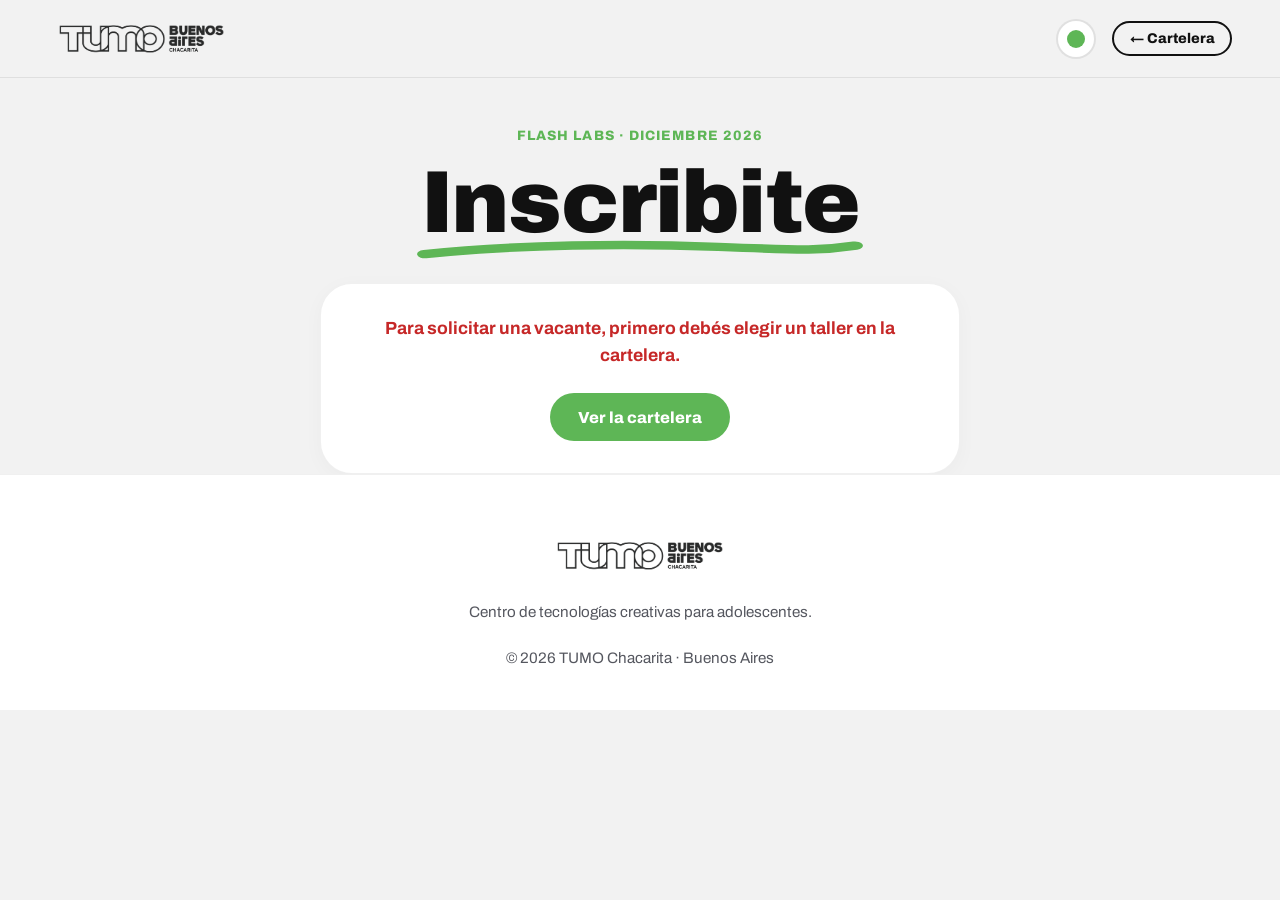
==== commit a5be8503: "feat: merge Pelea de verano into one lab and replace hand letters with marker underline - Pelea de v" ====
--- a/inscripcion.html
+++ b/inscripcion.html
@@ -5,11 +5,14 @@
     <meta name="viewport" content="width=device-width, initial-scale=1.0">
     <title>Inscribite · Flash Labs TUMO Chacarita</title>
     <meta name="description" content="Formulario de inscripción para los Flash Labs de diciembre en TUMO Chacarita.">
+    <link rel="preconnect" href="https://script.google.com">
+    <link rel="preconnect" href="https://script.googleusercontent.com" crossorigin>
     <link rel="preconnect" href="https://fonts.googleapis.com">
     <link rel="preconnect" href="https://fonts.gstatic.com" crossorigin>
-    <link href="https://fonts.googleapis.com/css2?family=Archivo:wght@400;500;700;800;900&family=Caveat:wght@700&display=swap" rel="stylesheet">
-    <link rel="stylesheet" href="style.css">
-    <script src="theme.js"></script>
+    <link href="https://fonts.googleapis.com/css2?family=Archivo:wght@400;500;700;800;900&display=swap" rel="stylesheet">
+    <link rel="icon" href="favicon.svg" type="image/svg+xml">
+    <link rel="stylesheet" href="style.css?v=20261126b">
+    <script src="theme.js?v=20261126b"></script>
 </head>
 <body class="page-form">
 
@@ -31,7 +34,7 @@
         <!-- ENCABEZADO DE PÁGINA -->
         <section class="form-hero">
             <p class="kicker">Flash Labs · Diciembre 2026</p>
-            <h1>Inscribi<span class="hand hand--dark">t</span>e</h1>
+            <h1><span class="mark-stroke">Inscribite</span></h1>
         </section>
 
         <!-- VISTAS DE ESTADO: CARGANDO Y MENSAJES -->
@@ -50,31 +53,36 @@
         <form class="signup" data-view="form" data-signup novalidate hidden>
 
             <!-- BLOQUE 1: RESUMEN DEL TALLER ELEGIDO -->
-            <section class="signup__block chosen" data-chosen>
-                <div class="chosen__head">
-                    <p class="chosen__label">Estás solicitando vacante en</p>
-                    <a href="index.html#actividades" class="chosen__change">Cambiar taller</a>
+            <section class="chosen-card" data-chosen>
+                <div class="chosen-card__head">
+                    <span class="lab-panel__label">Estás solicitando vacante en</span>
+                    <a href="index.html#actividades" class="chosen-card__link">Cambiar taller</a>
                 </div>
-                <h2 data-chosen-name></h2>
-                <div class="chosen__pills">
-                    <span class="tag" data-chosen-disciplina></span>
-                    <span class="tag" data-chosen-duracion></span>
-                    <span class="tag" data-chosen-cupos></span>
+                <div class="card__discipline-badge" data-chosen-badge></div>
+                <h2 class="chosen-card__title" data-chosen-name></h2>
+                <div class="chosen-card__pills">
+                    <span data-chosen-duracion></span>
+                    <span data-chosen-cupos></span>
                 </div>
 
-                <!-- ALERTA SI EL TALLER ESTÁ LLENO (NO DISPONIBLE) -->
                 <div class="alert-full" data-chosen-full hidden>
-                    ⚠️ Este taller ya alcanzó el cupo máximo de participantes y <strong>no está disponible</strong>. No es posible enviar nuevas solicitudes.
+                    ⚠️ Esta comisión ya alcanzó el cupo máximo de participantes. <a href="index.html#actividades" data-change-comision>Elegí otra comisión</a>.
                 </div>
 
-                <div class="field" style="margin-top: 1rem;">
-                    <span>Horario seleccionado</span>
-                    <div class="field" style="font-weight: 700; color: var(--green-dark); background: #f0f8ef; padding: 0.8rem 1.2rem; border-radius: 12px;" data-chosen-horario></div>
+                <div>
+                    <div class="chosen-card__head">
+                        <span class="lab-panel__label">Tu comisión</span>
+                        <a href="index.html#actividades" class="chosen-card__link" data-change-comision>Cambiar comisión</a>
+                    </div>
+                    <div data-chosen-horario></div>
                 </div>
 
-                <div style="margin-top: 1rem; font-size: 0.95rem;">
-                    <span class="info__label">Requisitos</span>
-                    <div data-chosen-requisito style="font-weight: 600;"></div>
+                <div class="lab-panel__req" data-chosen-req>
+                    <span class="lab-panel__req-icon" aria-hidden="true" data-chosen-req-icon></span>
+                    <div>
+                        <span class="lab-panel__label">Requisitos</span>
+                        <p data-chosen-requisito></p>
+                    </div>
                 </div>
             </section>
 
@@ -90,14 +98,14 @@
 
                     <label class="field" data-field="dni">
                         <span>DNI del estudiante *</span>
-                        <input name="dni" required inputmode="numeric" maxlength="12" autocomplete="off" placeholder="Sin puntos ni espacios (Ej.: 45123456)">
-                        <span class="field__hint" data-hint="dni">Ingresá el documento de quien va a participar.</span>
+                        <input name="dni" required inputmode="numeric" maxlength="12" autocomplete="off" placeholder="Ej.: 45123456">
+                        <span class="field__hint" data-hint="dni">Documento de quien va a participar, sin puntos ni espacios.</span>
                     </label>
 
                     <label class="field" data-field="correo">
                         <span>Correo electrónico (de TUMO) *</span>
                         <input name="correo" type="email" required autocomplete="email" placeholder="estudiante@tumo.world">
-                        <span class="field__hint" data-hint="correo">Ingresá tu correo institucional @tumo.world o el mail registrado en TUMO.</span>
+                        <span class="field__hint" data-hint="correo">Ingresá tu correo institucional @tumo.world.</span>
                     </label>
                 </div>
             </fieldset>
@@ -107,14 +115,14 @@
                 <legend><span class="signup__num">2</span> Reconfirmación</legend>
                 <label class="check" data-field="confirmo">
                     <input type="checkbox" name="confirmo" required>
-                    <span data-confirm-text>Confirmo que quiero solicitar una vacante en este taller y que puedo asistir en el horario seleccionado.</span>
+                    <span data-confirm-text>Confirmo que quiero solicitar una vacante en este taller y que puedo asistir a todos los encuentros de la comisión elegida.</span>
                 </label>
                 <span class="field__hint" data-hint="confirmo" style="color: #c62828; display: block; margin-top: 0.5rem;"></span>
             </fieldset>
 
             <!-- BOTÓN DE ENVÍO -->
             <div class="signup__submit">
-                <button type="submit" class="btn btn--green btn--lg" data-submit>Enviar solicitud</button>
+                <button type="submit" class="btn btn--lg signup__send" data-submit>Enviar solicitud</button>
                 <p class="signup__msg" data-form-msg aria-live="polite"></p>
             </div>
         </form>
@@ -130,7 +138,7 @@
                 <p style="margin-bottom: 0.5rem;"><strong>Estudiante:</strong> <span data-done-nombre></span></p>
                 <p style="margin-bottom: 0.5rem;"><strong>DNI:</strong> <span data-done-dni></span></p>
                 <p style="margin-bottom: 0.5rem;"><strong>Correo:</strong> <span data-done-correo></span></p>
-                <p style="margin-bottom: 0;"><strong>Horario confirmado:</strong> <span data-done-horario></span></p>
+                <p style="margin-bottom: 0;"><strong>Comisión:</strong> <span data-done-horario></span></p>
             </div>
             <p style="font-size: 0.95rem; color: var(--muted); margin-bottom: 2rem;">
                 Te enviaremos la confirmación definitiva por correo electrónico a tu casilla de TUMO antes del inicio del taller.
@@ -140,31 +148,6 @@
 
     </main>
 
-    <!-- POP CARD NATIVO (<dialog>) PARA CONFIRMAR HORARIO O VOLVER A LA CARTELERA -->
-    <dialog class="confirm" data-confirm aria-labelledby="confirm-title">
-        <p class="kicker">Confirmá tu elección</p>
-        <h2 id="confirm-title" style="margin-bottom: 1rem;">¿Querés solicitar vacante en <span data-confirm-name style="color: var(--green-dark);"></span>?</h2>
-        
-        <div class="alert-full" data-confirm-full hidden>
-            ⚠️ <strong>Taller no disponible:</strong> Este taller ya ha alcanzado el límite de participantes máximos.
-        </div>
-
-        <div style="margin: 1.2rem 0; text-align: left;">
-            <p class="info__label" id="confirm-times-label">Elegí o confirmá tu horario:</p>
-            <div class="confirm__times" data-confirm-times role="radiogroup" aria-labelledby="confirm-times-label">
-                <!-- Se inyectan las opciones de horario dinámicamente -->
-            </div>
-        </div>
-
-        <p style="font-size: 0.9rem; color: var(--muted); margin-bottom: 1.5rem;">
-            Recordá que cada estudiante puede inscribirse en hasta <strong>dos Flash Labs distintos</strong>.
-        </p>
-
-        <div class="confirm__actions">
-            <button type="button" class="btn btn--green" data-confirm-yes disabled>Sí, continuar</button>
-            <a href="index.html#actividades" class="btn btn--ghost">Volver a la cartelera</a>
-        </div>
-    </dialog>
 
     <!-- FOOTER -->
     <footer class="footer">
@@ -177,9 +160,9 @@
     </footer>
 
     <!-- SCRIPTS -->
-    <script src="config.js"></script>
-    <script src="data_de_labs.js"></script>
-    <script src="form.js"></script>
+    <script src="config.js?v=20261126b"></script>
+    <script src="data_de_labs.js?v=20261126b"></script>
+    <script src="form.js?v=20261126b"></script>
 
 </body>
 </html>
--- a/style.css
+++ b/style.css
@@ -31,7 +31,6 @@
 
     /* Tipografía según especificaciones */
     --font: "Maax", "Fredra", "Archivo", system-ui, -apple-system, sans-serif;
-    --font-hand: "Caveat", cursive;
 
     /* Dimensiones y bordes */
     --radius: 999px;
@@ -72,20 +71,23 @@
     overflow: hidden; clip: rect(0 0 0 0); white-space: nowrap;
 }
 
-/* Tipografía manuscrita lúdica */
-.hand {
-    font-family: var(--font-hand);
-    font-weight: 700;
-    color: var(--green-primary);
-    font-size: 1.15em;
+/* Marker-style underline drawn under a highlighted word */
+.mark-stroke {
+    position: relative;
+    z-index: 0;
     display: inline-block;
-    transform: rotate(-6deg) translateY(0.04em);
-}
-.hand--dark { color: var(--green-dark); 
-                
-}
-.hand--secondary { color: var(--green-secondary); }
-.nowrap { white-space: nowrap; }
+    white-space: nowrap;
+}
+.mark-stroke::after {
+    content: "";
+    position: absolute;
+    z-index: -1;
+    left: -0.06em;
+    right: -0.06em;
+    bottom: -0.16em;
+    height: 0.34em;
+    background: center / 100% 100% no-repeat url("data:image/svg+xml,%3Csvg xmlns='http://www.w3.org/2000/svg' viewBox='0 0 200 24' preserveAspectRatio='none'%3E%3Cpath d='M4 15 C 45 7, 95 6, 135 9 S 182 12, 196 8' fill='none' stroke='%235EB656' stroke-width='7' stroke-linecap='round'/%3E%3C/svg%3E");
+}
 
 /* ---------- Botones ---------- */
 .btn {
@@ -274,6 +276,14 @@
     margin-bottom: 1.2rem;
     overflow: hidden;
     position: relative;
+}
+.hero__preview-art--photo img {
+    position: absolute;
+    inset: 0;
+    width: 100%;
+    height: 100%;
+    object-fit: cover;
+    object-position: 50% 58%;
 }
 .hero__preview-title {
     font-size: 1.35rem;
@@ -359,9 +369,10 @@
 }
 
 .filters-wrapper {
-    margin-bottom: 2.5rem;
+    margin: -0.4rem 0 2.1rem;
     overflow-x: auto;
-    padding-bottom: 0.5rem;
+    /* overflow-x clips vertically too: room for the hover lift and shadows */
+    padding: 0.4rem 0.5rem 0.6rem;
     -webkit-overflow-scrolling: touch;
 }
 .filters {
@@ -590,59 +601,108 @@
     padding: 0;
 }
 
-/* Horarios en píldoras blancas sólidas */
-.card__times {
-    display: flex;
-    flex-wrap: wrap;
-    gap: 0.4rem;
-    margin-bottom: 0.8rem;
-}
-.card__time-pill {
-    display: inline-flex;
-    align-items: center;
-    gap: 0.4em;
-    background: #ffffff;
-    color: #111111;
-    font: 800 0.8rem var(--font);
-    padding: 0.4em 0.85em;
-    border-radius: var(--radius);
-    box-shadow: 0 2px 6px rgba(0, 0, 0, 0.08);
-}
 .icon-clock {
     width: 14px;
     height: 14px;
 }
 
-/* Días de cursada en fichas de calendario (JUE 10, VIE 11...) */
-.card__days {
-    display: flex;
-    gap: 0.4rem;
-    margin-bottom: 1.2rem;
-}
-.card__day {
-    flex: 1;
-    background: rgba(255, 255, 255, 0.22);
-    border-radius: 12px;
-    padding: 0.35rem 0.2rem;
-    text-align: center;
+/* Comisiones: one button per comision, tinted from the discipline color */
+.card__coms {
+    display: grid;
+    gap: 0.5rem;
+    margin-bottom: 1rem;
+}
+.card__com {
+    --com-mix: 18%;
+    --com-bg: color-mix(in srgb, var(--card-bg) var(--com-mix), #ffffff);
+    --com-ink: color-mix(in srgb, var(--card-bg) 35%, #000000);
+    --com-num: var(--card-border);
+    display: flex;
+    align-items: center;
+    gap: 0.75rem;
+    min-height: 56px;
+    padding: 0.6rem 0.9rem 0.6rem 0.6rem;
+    border-radius: 16px;
+    background: var(--com-bg);
+    color: var(--com-ink);
+    text-decoration: none;
+    box-shadow: 0 3px 10px rgba(0, 0, 0, 0.14);
+    transition: transform 0.15s ease, box-shadow 0.15s ease;
+}
+.card__com--1 { --com-mix: 42%; }
+.card__com--2 { --com-mix: 65%; --com-ink: color-mix(in srgb, var(--card-bg) 12%, #000000); }
+.card__com--3 {
+    --com-bg: color-mix(in srgb, var(--card-bg) 70%, #000000);
+    --com-ink: #ffffff;
+    --com-num: color-mix(in srgb, var(--card-bg) 30%, #ffffff);
+    --com-num-ink: var(--com-bg);
+}
+a.card__com:hover,
+a.card__com:focus-visible {
+    transform: translateY(-2px);
+    box-shadow: 0 8px 18px rgba(0, 0, 0, 0.22);
+}
+a.card__com:focus-visible {
+    outline: 3px solid #ffffff;
+    outline-offset: 2px;
+}
+.card__com-num {
+    flex: none;
+    display: grid;
+    place-items: center;
+    width: 36px;
+    height: 36px;
+    border-radius: 50%;
+    background: var(--com-num);
+    color: var(--com-num-ink, #ffffff);
+    font: 900 1rem var(--font);
+}
+.card__com-text {
     display: flex;
     flex-direction: column;
-    align-items: center;
-    backdrop-filter: blur(4px);
-}
-.card--videojuegos .card__day {
-    background: rgba(0, 0, 0, 0.14);
-    color: #192703;
-}
-.card__day small {
-    font-size: 0.65rem;
-    font-weight: 800;
-    text-transform: uppercase;
+    line-height: 1.2;
+}
+.card__com-text {
+    gap: 0.3rem;
+}
+.card__com-text small {
+    font: 800 0.9rem var(--font);
     opacity: 0.9;
 }
-.card__day b {
-    font-size: 1.05rem;
-    font-weight: 900;
+
+/* Days as a fixed L M M J strip of the 4 event days */
+.com-strip {
+    display: flex;
+    gap: 4px;
+}
+.com-day {
+    display: flex;
+    flex-direction: column;
+    align-items: center;
+    width: 34px;
+    padding: 2px 0;
+    border-radius: 8px;
+    border: 2px dashed color-mix(in srgb, currentColor 30%, transparent);
+    line-height: 1.05;
+    opacity: 0.55;
+}
+.com-day small {
+    font: 900 0.7rem var(--font);
+}
+.com-day b {
+    font: 900 0.85rem var(--font);
+}
+.com-day.is-on {
+    opacity: 1;
+    border: 2px solid var(--com-num);
+    background: var(--com-num);
+    color: var(--com-num-ink, #ffffff);
+}
+.card__com.is-full {
+    filter: grayscale(1);
+    opacity: 0.6;
+    cursor: not-allowed;
+    box-shadow: none;
 }
 
 /* Botón inferior blanco sólido estilo píldora TUMO */
@@ -1098,26 +1158,6 @@
 @keyframes foleyPulse { 0%, 100% { transform: scale(0.95); } 50% { transform: scale(1.1); } }
 
 
-/* ---------- Banner CTA ---------- */
-.cta {
-    position: relative;
-    background: var(--green-primary);
-    color: var(--white);
-    padding: clamp(3rem, 7vw, 5rem) var(--gutter);
-    border-radius: 36px;
-    text-align: center;
-    max-width: var(--max);
-    margin: 4rem auto;
-    overflow: hidden;
-}
-.cta h2 { color: var(--white); margin-bottom: 1rem; }
-.cta p {
-    font-size: 1.2rem;
-    max-width: 50ch;
-    margin: 0 auto 2rem;
-    opacity: 0.95;
-}
-
 /* ---------- FAQ ---------- */
 .faq {
     margin-top: 2.5rem;
@@ -1214,36 +1254,7 @@
     backdrop-filter: blur(6px);
 }
 
-.lab-panel {
-    max-width: 680px;
-    position: relative;
-}
-.lab-panel__close {
-    position: absolute;
-    top: 18px;
-    right: 18px;
-    width: 36px;
-    height: 36px;
-    border-radius: 50%;
-    border: none;
-    background: #f0f0f0;
-    cursor: pointer;
-    font-weight: 900;
-    font-size: 1.1rem;
-    display: grid;
-    place-items: center;
-    transition: background-color 0.15s ease;
-}
-.lab-panel__close:hover { background: #e0e0e0; }
-.lab-panel__body { display: grid; gap: 1.2rem; margin-top: 1rem; }
-.lab-panel__facts {
-    display: grid;
-    grid-template-columns: 1fr 1fr;
-    gap: 1rem;
-    background: var(--bg-chacarita);
-    padding: 1.2rem;
-    border-radius: 18px;
-}
+
 .info__label {
     font-size: 0.78rem;
     text-transform: uppercase;
@@ -1259,110 +1270,6 @@
     color: var(--ink);
 }
 
-/* Pop Card de confirmación de horario */
-dialog.confirm {
-    text-align: center;
-    max-width: 460px;
-    width: 90%;
-    max-height: 88vh;
-    padding: 1.4rem 1.6rem;
-    border-radius: 24px;
-    margin: auto;
-    overflow-y: auto;
-    box-sizing: border-box;
-}
-dialog.confirm .kicker {
-    font-size: 0.78rem;
-    margin-bottom: 0.25rem;
-}
-dialog.confirm h2#confirm-title {
-    font-size: 1.25rem;
-    font-weight: 900;
-    line-height: 1.3;
-    margin: 0.2rem 0 0.8rem;
-    color: var(--ink);
-}
-.confirm__times-wrap {
-    margin: 0.6rem 0;
-    text-align: left;
-}
-.confirm__times {
-    display: grid;
-    gap: 0.45rem;
-    margin: 0.4rem 0 0.8rem;
-}
-.time-opt {
-    display: flex;
-    align-items: center;
-    justify-content: flex-start;
-    gap: 0.6rem;
-    padding: 0.65em 1em;
-    border-radius: var(--radius);
-    border: 2px solid #e0e0e0;
-    background: var(--white);
-    font: 800 0.9rem var(--font);
-    cursor: pointer;
-    transition: all 0.15s ease;
-    width: 100%;
-    box-sizing: border-box;
-}
-.time-opt svg,
-.time-opt .icon-clock {
-    width: 18px !important;
-    height: 18px !important;
-    min-width: 18px !important;
-    min-height: 18px !important;
-    max-width: 18px !important;
-    max-height: 18px !important;
-    flex-shrink: 0;
-    display: inline-block;
-}
-.time-opt:hover {
-    border-color: var(--green-primary);
-    background: #f7faf7;
-}
-.time-opt[aria-checked="true"] {
-    border-color: var(--green-primary);
-    background: #edf8ec;
-    color: var(--green-dark);
-    box-shadow: 0 4px 12px rgba(94, 182, 86, 0.2);
-}
-.time-opt.is-full {
-    opacity: 0.5;
-    cursor: not-allowed;
-    border-color: #e0e0e0;
-    background: #f5f5f5;
-}
-.time-opt__spots {
-    margin-left: auto;
-    font-size: 0.75rem;
-    font-weight: 600;
-    color: var(--muted);
-}
-.time-opt[aria-checked="true"] .time-opt__spots {
-    color: var(--green-dark);
-}
-.time-opt.is-full .time-opt__spots {
-    color: #c62828;
-}
-.confirm__note {
-    font-size: 0.82rem;
-    color: var(--muted);
-    margin: 0.6rem 0 1rem;
-    line-height: 1.35;
-}
-.confirm__actions {
-    display: flex;
-    justify-content: center;
-    gap: 0.8rem;
-    margin-top: 0.6rem;
-    flex-wrap: wrap;
-}
-.confirm__actions .btn {
-    padding: 0.65em 1.4em;
-    font-size: 0.95rem;
-}
-
 /* ---------- Formulario de Inscripción ---------- */
 .page-form { background: var(--bg-chacarita); }
 
@@ -1388,6 +1295,17 @@
     border: 1px solid rgba(0,0,0,0.06);
     box-shadow: 0 4px 20px rgba(0,0,0,0.03);
 }
+.signup fieldset.signup__block {
+    border: 5px solid var(--card-border, rgba(0,0,0,0.06));
+    box-shadow: 0 10px 28px rgba(0, 0, 0, 0.08);
+}
+/* Floating the legend keeps it inside the box instead of cutting the border */
+.signup fieldset.signup__block > legend {
+    float: left;
+    width: 100%;
+    padding: 0;
+}
+.signup fieldset.signup__block > legend + * { clear: both; }
 .signup__block legend {
     font-size: 1.25rem;
     font-weight: 900;
@@ -1403,43 +1321,60 @@
     width: 28px;
     height: 28px;
     border-radius: 50%;
-    background: var(--green-primary);
-    color: var(--white);
+    background: var(--card-bg, var(--green-primary));
+    color: var(--card-text, #ffffff);
     font-size: 0.85rem;
     font-weight: 800;
 }
 
-.chosen {
-    border-top: 6px solid var(--green-primary);
-}
-.chosen__head {
+/* Chosen lab summary: same look as the lab cards */
+.chosen-card {
+    display: grid;
+    gap: 0.9rem;
+    padding: 1.3rem;
+    background: var(--card-bg, #5EB656);
+    border: 5px solid var(--card-border, #294A26);
+    border-radius: var(--radius-card);
+    color: var(--card-text, #ffffff);
+    box-shadow: 0 10px 28px rgba(0, 0, 0, 0.12);
+}
+.chosen-card__head {
     display: flex;
     justify-content: space-between;
-    align-items: center;
-    margin-bottom: 0.6rem;
-}
-.chosen__label {
-    text-transform: uppercase;
-    font-size: 0.8rem;
-    font-weight: 800;
-    color: var(--green-dark);
-}
-.chosen__change {
-    font-size: 0.88rem;
-    font-weight: 700;
-    color: var(--green-primary);
+    align-items: baseline;
+    gap: 1rem;
+}
+.chosen-card__head .lab-panel__label { margin-bottom: 0.45rem; }
+.chosen-card__link {
+    color: inherit;
+    font: 800 0.88rem var(--font);
     text-decoration: underline;
-}
-.chosen h2 {
-    font-size: 1.6rem;
-    margin-bottom: 0.8rem;
-}
-.chosen__pills {
+    text-underline-offset: 3px;
+    white-space: nowrap;
+}
+.chosen-card .card__discipline-badge { margin-bottom: 0; }
+.chosen-card__title {
+    color: inherit;
+    font-size: clamp(1.6rem, 4vw, 2rem);
+    font-weight: 900;
+    line-height: 1.15;
+    margin: 0;
+}
+.chosen-card__pills {
     display: flex;
     flex-wrap: wrap;
-    gap: 0.6rem;
-    margin-bottom: 1.2rem;
-}
+    gap: 0.4rem;
+}
+.chosen-card__pills span {
+    padding: 0.35em 0.85em;
+    border-radius: var(--radius);
+    background: #ffffff;
+    color: #111111;
+    font: 800 0.85rem var(--font);
+}
+.chosen-card__pills span:empty { display: none; }
+.chosen-card .alert-full { margin-bottom: 0; }
+.chosen-card .alert-full a { color: inherit; }
 
 .fields {
     display: grid;
@@ -1465,12 +1400,12 @@
     transition: all 0.15s ease;
 }
 .field input:focus, .field select:focus {
-    border-color: var(--green-primary);
+    border-color: var(--card-bg, var(--green-primary));
     background: var(--white);
     outline: none;
-    box-shadow: 0 0 0 4px rgba(94, 182, 86, 0.15);
-}
-.field__hint {
+    box-shadow: 0 0 0 4px color-mix(in srgb, var(--card-bg, #5EB656) 20%, transparent);
+}
+.field .field__hint {
     font-size: 0.82rem;
     color: var(--muted);
     font-weight: 600;
@@ -1488,7 +1423,7 @@
 .check input {
     width: 22px;
     height: 22px;
-    accent-color: var(--green-primary);
+    accent-color: var(--card-bg, var(--green-primary));
     margin-top: 2px;
     flex-shrink: 0;
     cursor: pointer;
@@ -1498,6 +1433,24 @@
     display: grid;
     gap: 1rem;
     text-align: center;
+}
+.signup__send {
+    width: 100%;
+    background: var(--card-bg, var(--green-primary));
+    color: var(--card-text, #ffffff);
+    border: 5px solid var(--card-border, var(--green-dark));
+    border-radius: var(--radius);
+    font: 900 1.1rem var(--font);
+    box-shadow: 0 6px 18px rgba(0, 0, 0, 0.15);
+    transition: transform 0.15s ease, box-shadow 0.15s ease;
+}
+.signup__send:hover:not(:disabled) {
+    transform: translateY(-2px);
+    box-shadow: 0 10px 24px rgba(0, 0, 0, 0.2);
+}
+.signup__send:disabled {
+    opacity: 0.55;
+    cursor: not-allowed;
 }
 .signup__msg {
     font-weight: 700;
@@ -1620,11 +1573,6 @@
     background: #254322;
     color: #ffffff;
 }
-html[data-theme="green"] .time-opt {
-    background: #1b3318;
-    color: #ffffff;
-    border-color: rgba(255,255,255,0.15);
-}
 
 /* Responsive */
 @media (max-width: 960px) {
@@ -1637,6 +1585,221 @@
     .nav__links { display: none; }
     .hero__actions { justify-content: center; }
     .cards { grid-template-columns: 1fr; }
-    .confirm__actions { flex-direction: column; }
-    .confirm__actions .btn { width: 100%; }
-}
+}
+
+.nav__actions .btn { white-space: nowrap; }
+.state--pending { background: #f0f0f0; color: #555555; }
+.state--pending::before { background: #bdbdbd; }
+.card__status-pill.state--pending { color: #555555; }
+.card__status-pill.state--pending::before { background: #bdbdbd; }
+
+/* ---------- Lab detail: an enlarged card that always fits the viewport ---------- */
+dialog.lab-panel[data-lab-panel] {
+    --gap: 1rem;
+    --media-h: 220px;
+    width: min(560px, calc(100vw - 2rem));
+    max-width: none;
+    max-height: calc(100dvh - 2rem);
+    overflow: hidden;
+    padding: 1.3rem;
+    background: var(--card-bg, #5EB656);
+    border: 5px solid var(--card-border, #294A26);
+    border-radius: var(--radius-card);
+    color: var(--card-text, #ffffff);
+    box-shadow: 0 24px 60px rgba(0, 0, 0, 0.35);
+}
+dialog.lab-panel[data-lab-panel][open] {
+    display: grid;
+    gap: var(--gap);
+    align-content: start;
+}
+/* Last resort when even the most compact level does not fit */
+dialog.lab-panel[data-lab-panel].is-overflowing { overflow-y: auto; }
+.lab-panel__main,
+.lab-panel__side {
+    display: grid;
+    gap: var(--gap);
+    align-content: start;
+    min-width: 0;
+}
+.lab-panel__close {
+    position: absolute;
+    top: 1.9rem;
+    left: 1.9rem;
+    z-index: 6;
+    width: 40px;
+    height: 40px;
+    border-radius: 50%;
+    border: none;
+    background: #ffffff;
+    color: #111111;
+    font: 900 1.1rem var(--font);
+    cursor: pointer;
+    display: grid;
+    place-items: center;
+    box-shadow: 0 3px 10px rgba(0, 0, 0, 0.2);
+    transition: transform 0.15s ease;
+}
+.lab-panel__close:hover { transform: scale(1.08); }
+.lab-panel__close:focus-visible { outline: 3px solid #ffffff; outline-offset: 2px; }
+.lab-panel__media {
+    height: var(--media-h);
+    margin-bottom: 0;
+}
+.lab-panel__art {
+    display: grid;
+    place-items: center;
+    width: 100%;
+    height: 100%;
+}
+.lab-panel .card__discipline-badge { margin-bottom: 0; }
+.card--videojuegos .card__discipline-badge,
+.lab-panel.card--videojuegos .card__discipline-badge {
+    background: rgba(0, 0, 0, 0.15);
+    color: #192703;
+}
+.lab-panel__title {
+    color: inherit;
+    font-size: clamp(1.5rem, 4vw, 2rem);
+    font-weight: 900;
+    line-height: 1.15;
+    margin: 0;
+}
+.lab-panel__meta {
+    margin: calc(var(--gap) * -0.5) 0 0;
+    font-weight: 800;
+    opacity: 0.85;
+}
+.lab-panel__intro {
+    margin: 0;
+    font-size: 1.02rem;
+    line-height: 1.5;
+}
+.lab-panel__label {
+    display: block;
+    margin-bottom: 0.45rem;
+    font: 800 0.78rem var(--font);
+    letter-spacing: 0.06em;
+    text-transform: uppercase;
+    opacity: 0.85;
+}
+.lab-panel .card__coms { margin-bottom: 0; }
+button.card__com {
+    width: 100%;
+    border: 3px solid transparent;
+    font: inherit;
+    text-align: left;
+    cursor: pointer;
+}
+button.card__com:not(:disabled):hover { transform: translateY(-2px); }
+button.card__com:focus-visible { outline: 3px solid #ffffff; outline-offset: 2px; }
+button.card__com[aria-checked="true"] {
+    border-color: var(--card-border);
+    outline: 3px solid #ffffff;
+    outline-offset: 2px;
+    box-shadow: 0 8px 20px rgba(0, 0, 0, 0.3);
+}
+/* Selected: the number badge turns into a green check so it does not read as another number */
+button.card__com[aria-checked="true"] .card__com-num {
+    position: relative;
+    color: transparent;
+    background: #2FB344;
+    box-shadow: 0 0 0 3px #ffffff;
+}
+button.card__com[aria-checked="true"] .card__com-num::after {
+    content: "";
+    position: absolute;
+    inset: 0;
+    background: center / 60% no-repeat url("data:image/svg+xml,%3Csvg xmlns='http://www.w3.org/2000/svg' viewBox='0 0 24 24'%3E%3Cpath d='M4.5 12.5l5 5L19.5 7' fill='none' stroke='%23ffffff' stroke-width='3.6' stroke-linecap='round' stroke-linejoin='round'/%3E%3C/svg%3E");
+}
+.lab-panel .card__btn.is-disabled {
+    background: rgba(255, 255, 255, 0.55) !important;
+    color: rgba(0, 0, 0, 0.6) !important;
+    box-shadow: none;
+    cursor: not-allowed;
+    transform: none;
+}
+/* Requirement callout: amber when a level I is required, white otherwise */
+.lab-panel__req {
+    display: flex;
+    align-items: center;
+    gap: 0.8rem;
+    padding: 0.85rem 1rem;
+    border-radius: 16px;
+    background: #ffffff;
+    color: var(--green-dark);
+    box-shadow: 0 3px 10px rgba(0, 0, 0, 0.14);
+}
+.lab-panel__req.is-required {
+    background: #FFD23F;
+    color: #3a2a00;
+}
+.lab-panel__req-icon {
+    flex: none;
+    display: grid;
+    place-items: center;
+    width: 36px;
+    height: 36px;
+    border-radius: 50%;
+    background: var(--green-primary);
+    color: #ffffff;
+    font: 900 1.15rem var(--font);
+}
+.lab-panel__req.is-required .lab-panel__req-icon {
+    background: #3a2a00;
+    color: #FFD23F;
+}
+.lab-panel__req .lab-panel__label {
+    margin-bottom: 0.1rem;
+    opacity: 0.75;
+}
+.lab-panel__req p {
+    margin: 0;
+    font: 900 1.05rem var(--font);
+    line-height: 1.3;
+}
+.lab-panel.is-closed .card__btn {
+    background: rgba(255, 255, 255, 0.5) !important;
+    color: #555555 !important;
+    cursor: not-allowed;
+}
+.card.is-origin { visibility: hidden; }
+
+/* Wide screens: media and description on the left, choices on the right */
+@media (min-width: 880px) {
+    dialog.lab-panel[data-lab-panel] { width: min(900px, calc(100vw - 3rem)); }
+    dialog.lab-panel[data-lab-panel][open] {
+        grid-template-columns: 1fr 1fr;
+        column-gap: 1.4rem;
+    }
+}
+
+/* Fit levels, added by fitPanel() until the panel fits the viewport height */
+.lab-panel.fit-1 { --gap: 0.65rem; --media-h: 150px; }
+.lab-panel.fit-1 .card__com { min-height: 50px; padding-block: 0.45rem; }
+.lab-panel.fit-2 { --media-h: 96px; }
+.lab-panel.fit-2 .lab-panel__art { transform: scale(0.7); }
+.lab-panel.fit-2 .lab-panel__intro {
+    display: -webkit-box;
+    -webkit-line-clamp: 4;
+    -webkit-box-orient: vertical;
+    overflow: hidden;
+}
+.lab-panel.fit-3 .lab-panel__media { display: none; }
+.lab-panel.fit-3 .lab-panel__close { top: 1rem; left: auto; right: 1rem; width: 36px; height: 36px; }
+.lab-panel.fit-3 .lab-panel__main { padding-right: 2.6rem; }
+.lab-panel.fit-3 .lab-panel__intro { -webkit-line-clamp: 3; }
+.lab-panel.fit-4 { --gap: 0.5rem; }
+.lab-panel.fit-4 .lab-panel__intro { -webkit-line-clamp: 2; font-size: 0.95rem; }
+.lab-panel.fit-4 .lab-panel__title { font-size: 1.35rem; }
+.lab-panel.fit-4 .lab-panel__req { padding-block: 0.55rem; }
+.lab-panel.fit-4 .card__btn { padding-block: 0.75em; }
+.lab-panel.fit-4 { padding: 1rem; }
+.lab-panel.fit-4 .card__coms { gap: 0.35rem; }
+.lab-panel.fit-4 .card__com { min-height: 0; padding: 0.35rem 0.6rem 0.35rem 0.4rem; gap: 0.5rem; }
+.lab-panel.fit-4 .card__com-num { width: 28px; height: 28px; font-size: 0.85rem; }
+.lab-panel.fit-4 .card__com-text { flex-direction: row; align-items: center; flex-wrap: wrap; gap: 0.2rem 0.5rem; }
+.lab-panel.fit-4 .com-day { width: 28px; }
+.lab-panel.fit-4 .lab-panel__side > div > .lab-panel__label { display: none; }
+.lab-panel.fit-5 .lab-panel__intro { display: none; }
+.lab-panel.fit-5 .lab-panel__meta { margin-top: 0; }
